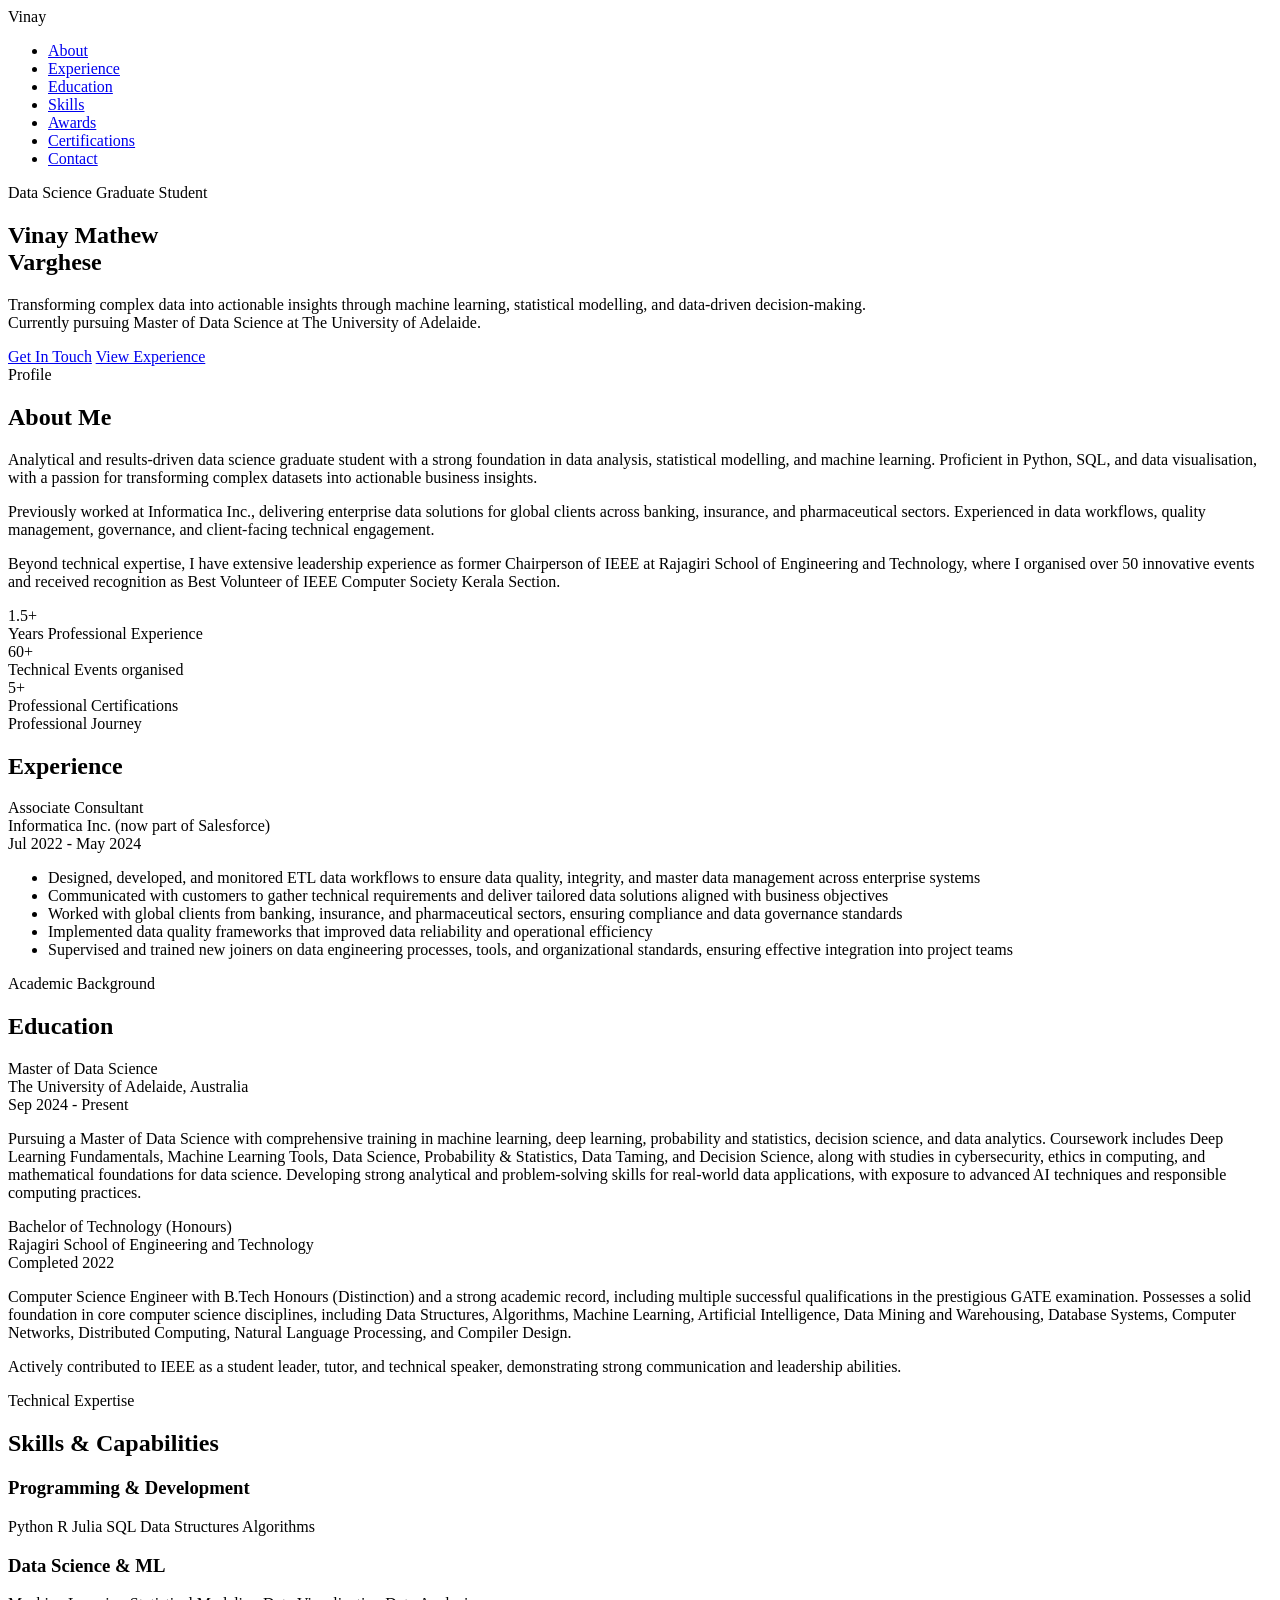
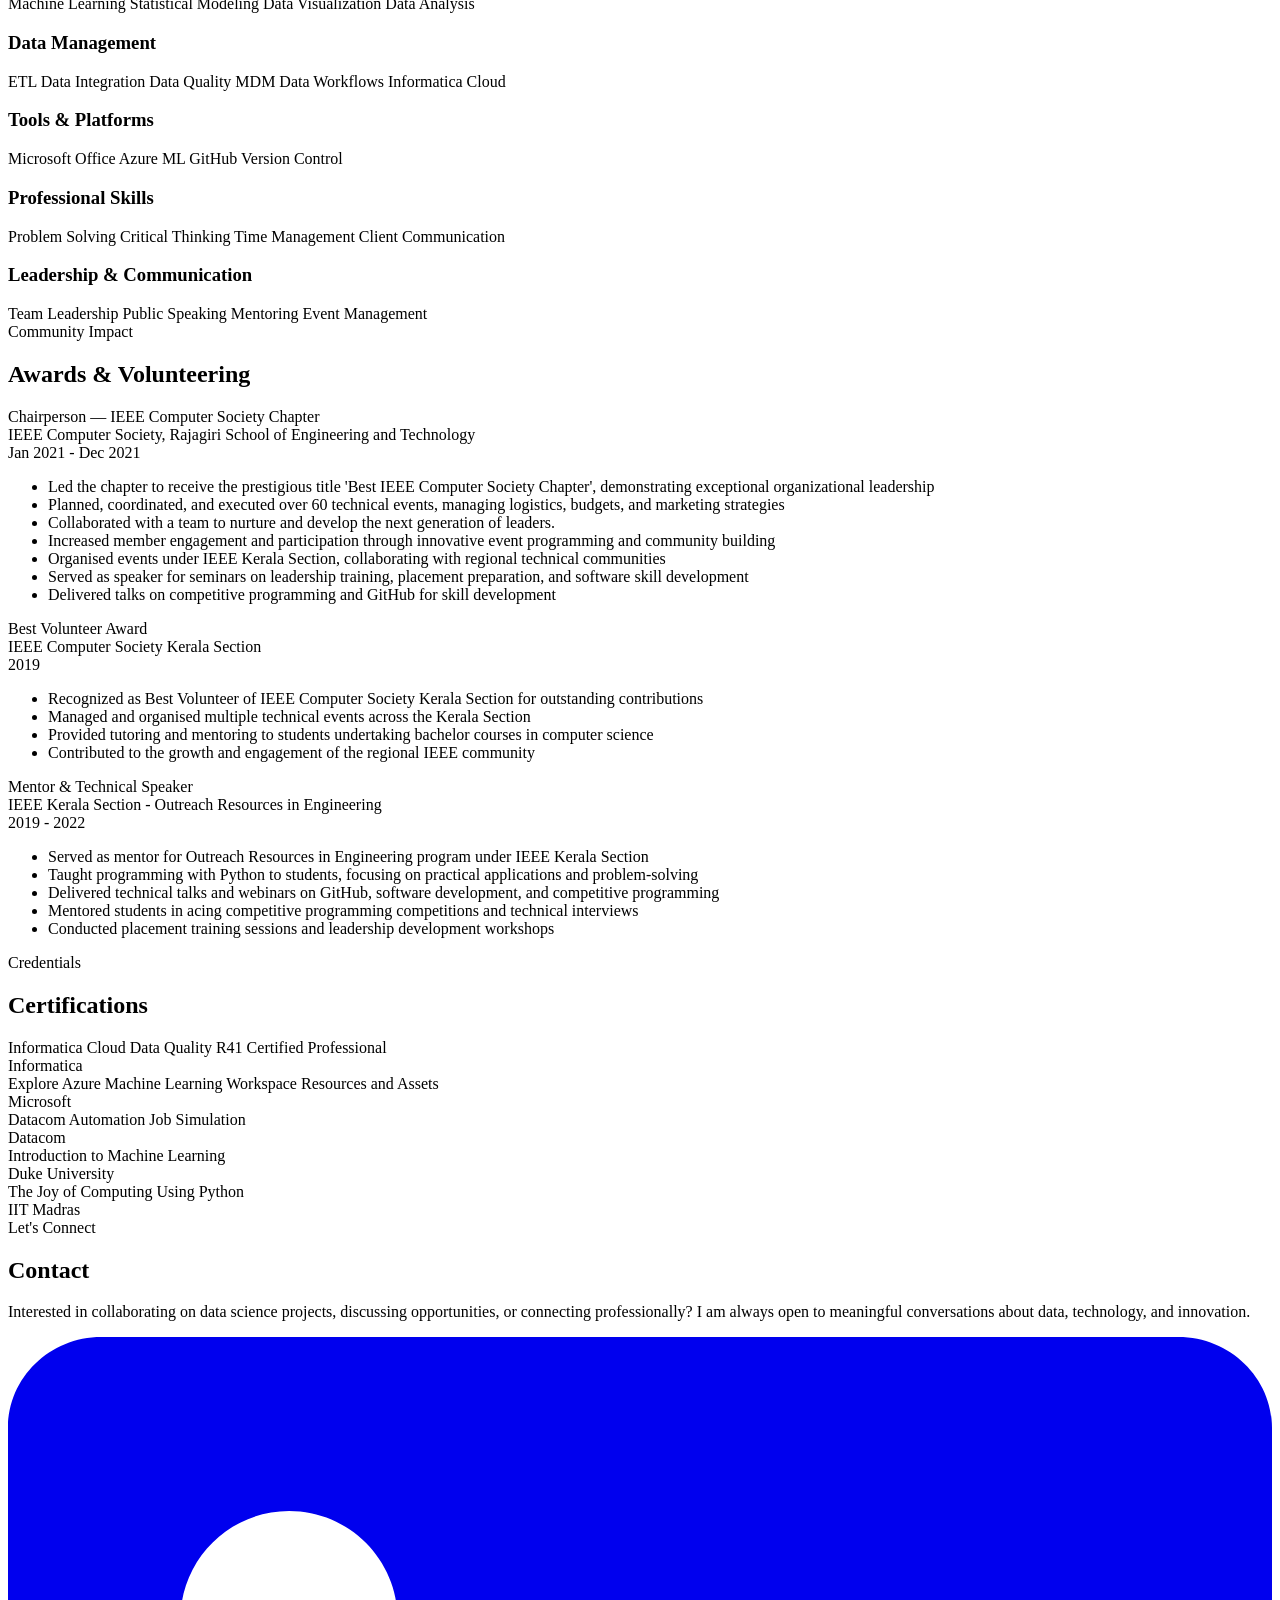
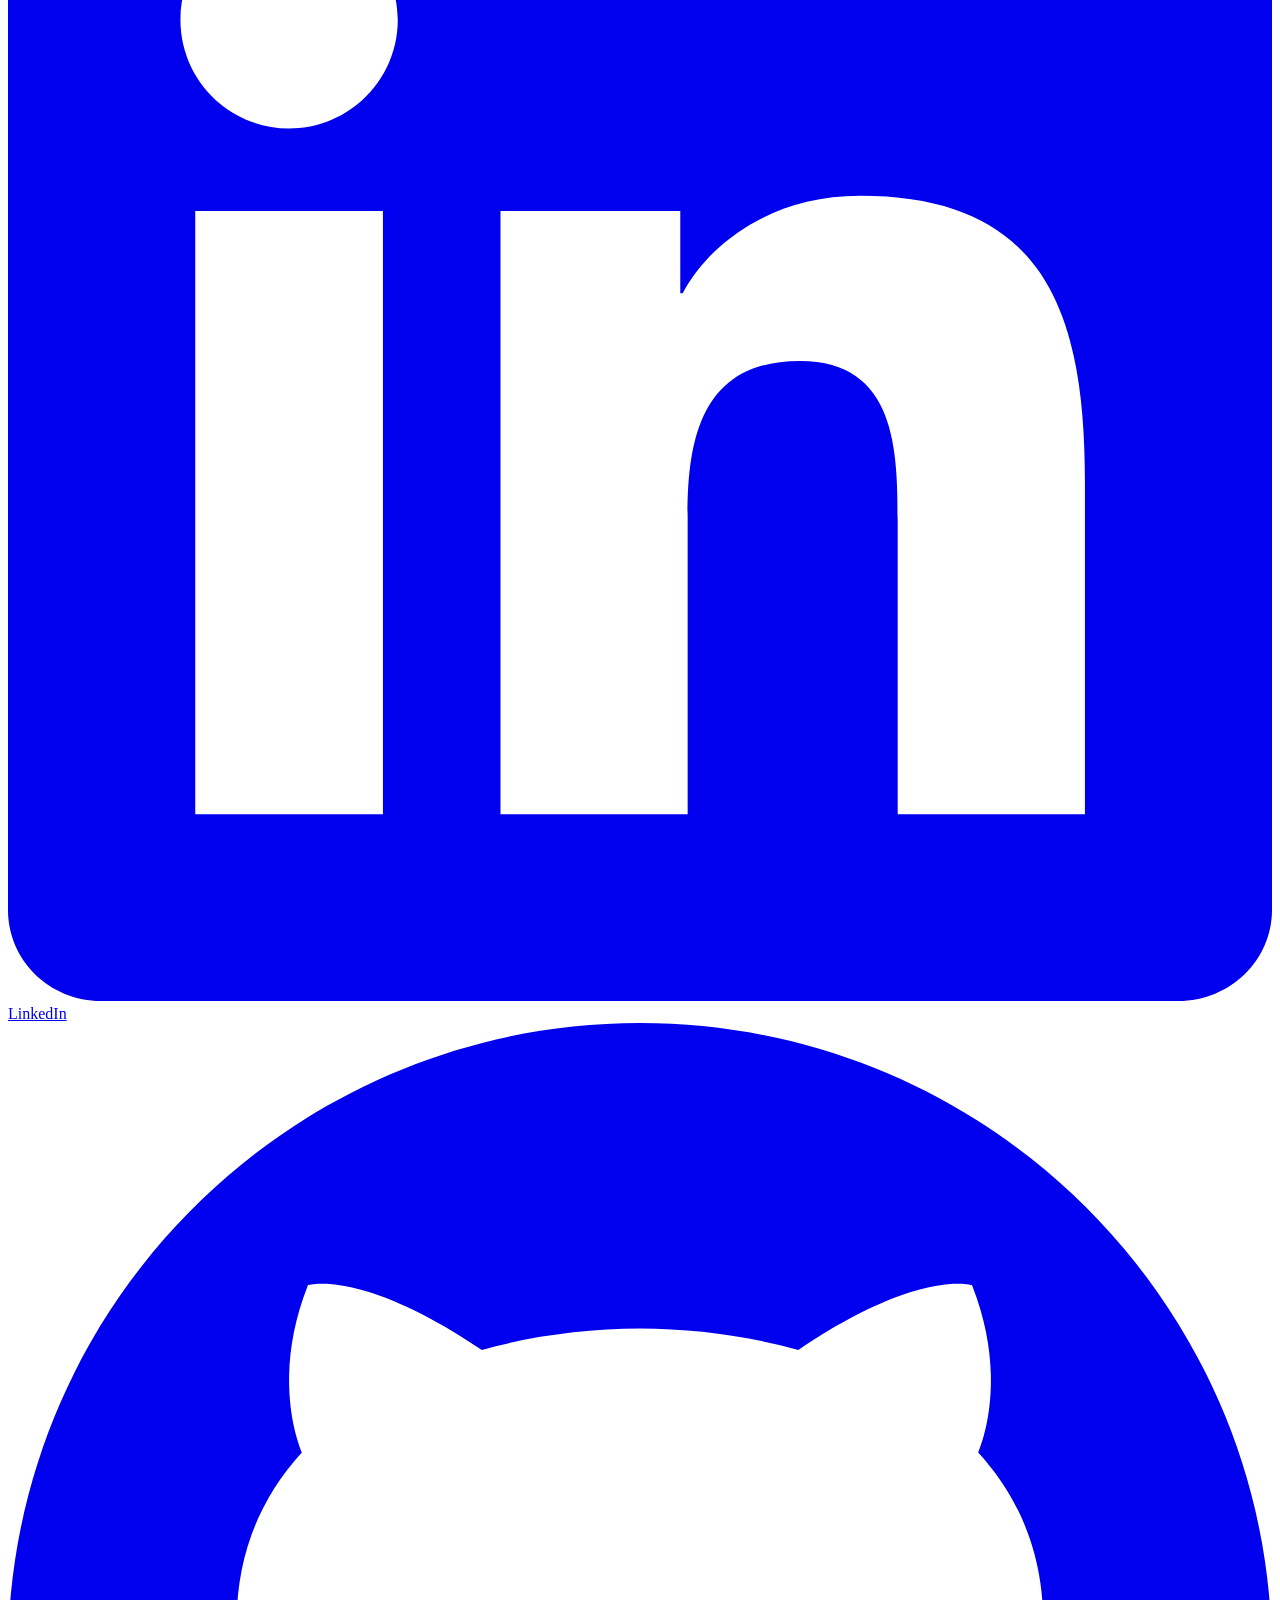
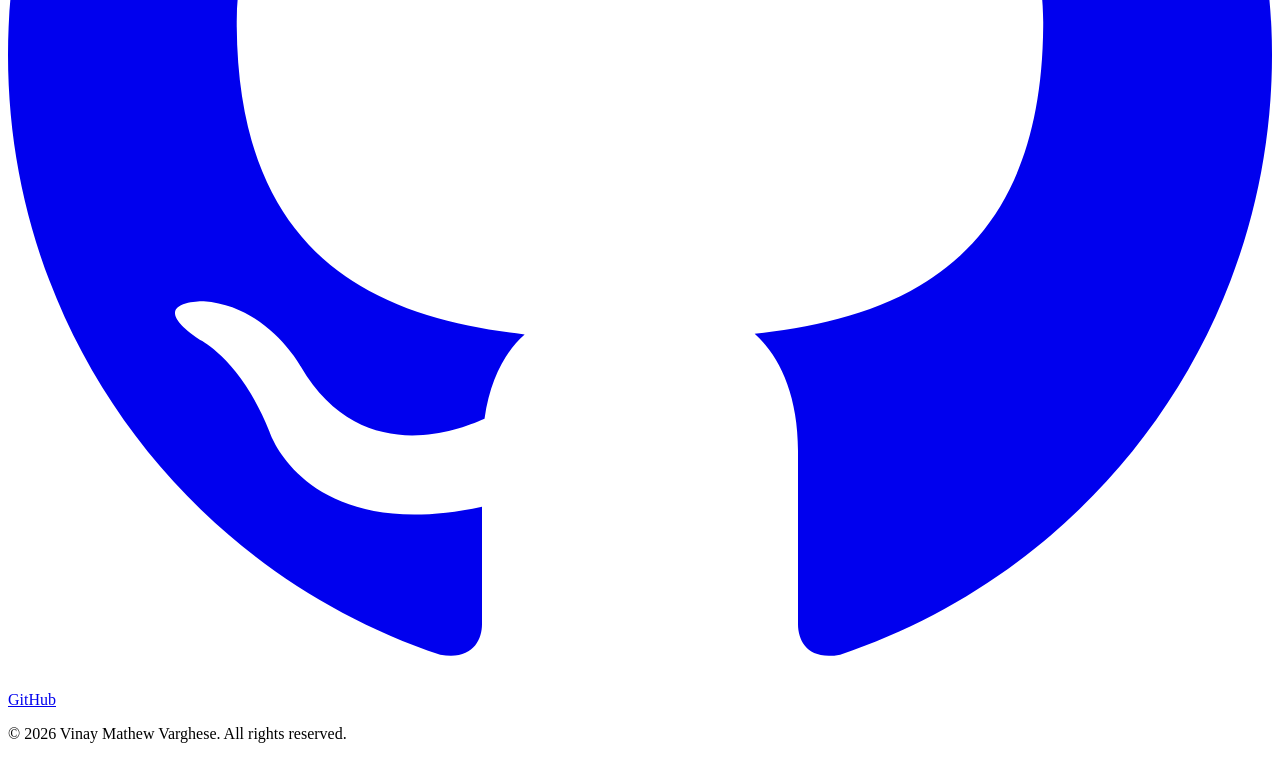
==== index.html @ fab00844 "17022026" ====
<!DOCTYPE html>
<html lang="en">
<head>
    <meta charset="UTF-8">
    <meta name="viewport" content="width=device-width, initial-scale=1.0">
    <title>Vinay Mathew Varghese | Data Science Graduate & Data Professional</title>
    <link rel="preconnect" href="https://fonts.googleapis.com">
    <link rel="preconnect" href="https://fonts.gstatic.com" crossorigin>
    <link href="https://fonts.googleapis.com/css2?family=Inconsolata:wght@400;600;700&family=Manrope:wght@300;400;500;600;700&display=swap" rel="stylesheet">
    <link rel="stylesheet" href="styles.css">
</head>
<body>
    <div class="grain-overlay"></div>

    <!-- Navigation -->
    <nav>
        <div class="container">
            <div class="logo">Vinay</div>
            <ul class="nav-links">
                <li><a href="#about">About</a></li>
                <li><a href="#experience">Experience</a></li>
                <li><a href="#education">Education</a></li>
                <li><a href="#skills">Skills</a></li>
                <li><a href="#awards">Awards</a></li>
                <li><a href="#certifications">Certifications</a></li>
                <li><a href="#contact">Contact</a></li>
            </ul>
        </div>
    </nav>

    <!-- Hero Section -->
    <section class="hero">
        <div class="container">
            <div class="hero-content">
                <div class="hero-label">Data Science Graduate Student</div>
                <h1>Vinay Mathew<br>Varghese</h1>
                <p class="hero-subtitle">Transforming complex data into actionable insights through machine learning, statistical modelling, and data-driven decision-making. <br> Currently pursuing Master of Data Science at The University of Adelaide.</p>
                <div class="cta-buttons">
                    <a href="#contact" class="btn btn-primary">Get In Touch</a>
                    <a href="#experience" class="btn btn-secondary">View Experience</a>
                </div>
            </div>
        </div>
    </section>

    <!-- About Section -->
    <section id="about">
        <div class="container">
            <div class="section-header reveal">
                <div class="section-label">Profile</div>
                <h2>About Me</h2>
            </div>
            <div class="about-content">
                <div class="about-text reveal">
                    <p>Analytical and results-driven data science graduate student with a strong foundation in data analysis, statistical modelling, and machine learning. Proficient in Python, SQL, and data visualisation, with a passion for transforming complex datasets into actionable business insights.</p>
                    <p>Previously worked at Informatica Inc., delivering enterprise data solutions for global clients across banking, insurance, and pharmaceutical sectors. Experienced in data workflows, quality management, governance, and client-facing technical engagement.</p>
                    <p>Beyond technical expertise, I have extensive leadership experience as former Chairperson of IEEE at Rajagiri School of Engineering and Technology, where I organised over 50 innovative events and received recognition as Best Volunteer of IEEE Computer Society Kerala Section.</p>
                </div>
                <div class="stats reveal">
                    <div class="stat-card">
                        <div class="stat-number">1.5+</div>
                        <div class="stat-label">Years Professional Experience</div>
                    </div>
                    <div class="stat-card">
                        <div class="stat-number">60+</div>
                        <div class="stat-label">Technical Events organised</div>
                    </div>
                    <div class="stat-card">
                        <div class="stat-number">5+</div>
                        <div class="stat-label">Professional Certifications</div>
                    </div>
                </div>
            </div>
        </div>
    </section>

    <!-- Experience Section -->
    <section id="experience">
        <div class="container">
            <div class="section-header reveal">
                <div class="section-label">Professional Journey</div>
                <h2>Experience</h2>
            </div>
            <div class="experience-grid">
                <div class="experience-card reveal">
                    <div class="experience-header">
                        <div>
                            <div class="experience-title">Associate Consultant</div>
                            <div class="experience-company">Informatica Inc. (now part of Salesforce)</div>
                        </div>
                        <div class="experience-date">Jul 2022 - May 2024</div>
                    </div>
                    <ul class="experience-points">
                        <li>Designed, developed, and monitored ETL data workflows to ensure data quality, integrity, and master data management across enterprise systems</li>
                        <li>Communicated with customers to gather technical requirements and deliver tailored data solutions aligned with business objectives</li>
                        <li>Worked with global clients from banking, insurance, and pharmaceutical sectors, ensuring compliance and data governance standards</li>
                        <li>Implemented data quality frameworks that improved data reliability and operational efficiency</li>
                        <li>Supervised and trained new joiners on data engineering processes, tools, and organizational standards, ensuring effective integration into project teams</li>
                    </ul>
                </div>
            </div>
        </div>
    </section>

    <!-- Education Section -->
    <section id="education">
        <div class="container">
            <div class="section-header reveal">
                <div class="section-label">Academic Background</div>
                <h2>Education</h2>
            </div>
            <div class="experience-grid">
                <div class="experience-card reveal">
                    <div class="experience-header">
                        <div>
                            <div class="experience-title">Master of Data Science</div>
                            <div class="experience-company">The University of Adelaide, Australia</div>
                        </div>
                        <div class="experience-date">Sep 2024 - Present</div>
                    </div>
                        <p class="experience-description">Pursuing a Master of Data Science with comprehensive training in machine learning, deep learning, probability and statistics, decision science, and data analytics. Coursework includes Deep Learning Fundamentals, Machine Learning Tools, Data Science, Probability & Statistics, Data Taming, and Decision Science, along with studies in cybersecurity, ethics in computing, and mathematical foundations for data science. Developing strong analytical and problem-solving skills for real-world data applications, with exposure to advanced AI techniques and responsible computing practices.</p>                
                    </div>

                <div class="experience-card reveal">
                    <div class="experience-header">
                        <div>
                            <div class="experience-title">Bachelor of Technology (Honours)</div>
                            <div class="experience-company">Rajagiri School of Engineering and Technology</div>
                        </div>
                        <div class="experience-date">Completed 2022</div>
                    </div>
                        <p class="experience-description">Computer Science Engineer with B.Tech Honours (Distinction) and a strong academic record, including multiple successful qualifications in the prestigious GATE examination. Possesses a solid foundation in core computer science disciplines, including Data Structures, Algorithms, Machine Learning, Artificial Intelligence, Data Mining and Warehousing, Database Systems, Computer Networks, Distributed Computing, Natural Language Processing, and Compiler Design.</p>
                        <p class="experience-description">Actively contributed to IEEE as a student leader, tutor, and technical speaker, demonstrating strong communication and leadership abilities. </p>            
                </div>
        </div>
    </section>

    <!-- Skills Section -->
    <section id="skills">
        <div class="container">
            <div class="section-header reveal">
                <div class="section-label">Technical Expertise</div>
                <h2>Skills & Capabilities</h2>
            </div>
            <div class="skills-grid">
                <div class="skill-category reveal">
                    <h3>Programming & Development</h3>
                    <div class="skill-tags">
                        <span class="skill-tag">Python</span>
                        <span class="skill-tag">R</span>
                        <span class="skill-tag">Julia</span>
                        <span class="skill-tag">SQL</span>
                        <span class="skill-tag">Data Structures</span>
                        <span class="skill-tag">Algorithms</span>
                    </div>
                </div>

                <div class="skill-category reveal">
                    <h3>Data Science & ML</h3>
                    <div class="skill-tags">
                        <span class="skill-tag">Machine Learning</span>
                        <span class="skill-tag">Statistical Modeling</span>
                        <span class="skill-tag">Data Visualization</span>
                        <span class="skill-tag">Data Analysis</span>
                    </div>
                </div>

                <div class="skill-category reveal">
                    <h3>Data Management</h3>
                    <div class="skill-tags">
                        <span class="skill-tag">ETL</span>
                        <span class="skill-tag">Data Integration</span>
                        <span class="skill-tag">Data Quality</span>
                        <span class="skill-tag">MDM</span>
                        <span class="skill-tag">Data Workflows</span>
                        <span class="skill-tag">Informatica Cloud</span>
                    </div>
                </div>

                <div class="skill-category reveal">
                    <h3>Tools & Platforms</h3>
                    <div class="skill-tags">
                        <span class="skill-tag">Microsoft Office</span>
                        <span class="skill-tag">Azure ML</span>
                        <span class="skill-tag">GitHub</span>
                        <span class="skill-tag">Version Control</span>
                    </div>
                </div>

                <div class="skill-category reveal">
                    <h3>Professional Skills</h3>
                    <div class="skill-tags">
                        <span class="skill-tag">Problem Solving</span>
                        <span class="skill-tag">Critical Thinking</span>
                        <span class="skill-tag">Time Management</span>
                        <span class="skill-tag">Client Communication</span>
                    </div>
                </div>

                <div class="skill-category reveal">
                    <h3>Leadership & Communication</h3>
                    <div class="skill-tags">
                        <span class="skill-tag">Team Leadership</span>
                        <span class="skill-tag">Public Speaking</span>
                        <span class="skill-tag">Mentoring</span>
                        <span class="skill-tag">Event Management</span>
                    </div>
                </div>
            </div>
        </div>
    </section>

    <!-- Awards & Volunteering Section -->
    <section id="awards">
        <div class="container">
            <div class="section-header reveal">
                <div class="section-label">Community Impact</div>
                <h2>Awards & Volunteering</h2>
            </div>
            <div class="experience-grid">
                <div class="experience-card reveal">
                    <div class="experience-header">
                        <div>
                            <div class="experience-title">Chairperson — IEEE Computer Society Chapter</div>
                            <div class="experience-company">IEEE Computer Society, Rajagiri School of Engineering and Technology</div>
                        </div>
                        <div class="experience-date">Jan 2021 - Dec 2021</div>
                    </div>
                    <ul class="experience-points">
                        <li>Led the chapter to receive the prestigious title 'Best IEEE Computer Society Chapter', demonstrating exceptional organizational leadership</li>
                        <li>Planned, coordinated, and executed over 60 technical events, managing logistics, budgets, and marketing strategies</li>
                        <li>Collaborated with a team to nurture and develop the next generation of leaders.</li>
                        <li>Increased member engagement and participation through innovative event programming and community building</li>
                        <li>Organised events under IEEE Kerala Section, collaborating with regional technical communities</li>
                        <li>Served as speaker for seminars on leadership training, placement preparation, and software skill development</li>
                        <li>Delivered talks on competitive programming and GitHub for skill development</li>
                    </ul>
                </div>

                <div class="experience-card reveal">
                    <div class="experience-header">
                        <div>
                            <div class="experience-title">Best Volunteer Award</div>
                            <div class="experience-company">IEEE Computer Society Kerala Section</div>
                        </div>
                        <div class="experience-date">2019</div>
                    </div>
                    <ul class="experience-points">
                        <li>Recognized as Best Volunteer of IEEE Computer Society Kerala Section for outstanding contributions</li>
                        <li>Managed and organised multiple technical events across the Kerala Section</li>
                        <li>Provided tutoring and mentoring to students undertaking bachelor courses in computer science</li>
                        <li>Contributed to the growth and engagement of the regional IEEE community</li>
                    </ul>
                </div>

                <div class="experience-card reveal">
                    <div class="experience-header">
                        <div>
                            <div class="experience-title">Mentor & Technical Speaker</div>
                            <div class="experience-company">IEEE Kerala Section - Outreach Resources in Engineering</div>
                        </div>
                        <div class="experience-date">2019 - 2022</div>
                    </div>
                    <ul class="experience-points">
                        <li>Served as mentor for Outreach Resources in Engineering program under IEEE Kerala Section</li>
                        <li>Taught programming with Python to students, focusing on practical applications and problem-solving</li>
                        <li>Delivered technical talks and webinars on GitHub, software development, and competitive programming</li>
                        <li>Mentored students in acing competitive programming competitions and technical interviews</li>
                        <li>Conducted placement training sessions and leadership development workshops</li>
                    </ul>
                </div>
            </div>
        </div>
    </section>

    <!-- Certifications Section -->
    <section id="certifications">
        <div class="container">
            <div class="section-header reveal">
                <div class="section-label">Credentials</div>
                <h2>Certifications</h2>
            </div>
            <div class="cert-grid">
                <div class="cert-card reveal">
                    <div class="cert-icon"></div>
                    <div class="cert-name">Informatica Cloud Data Quality R41 Certified Professional</div>
                    <div class="cert-issuer">Informatica</div>
                </div>

                <div class="cert-card reveal">
                    <div class="cert-icon"></div>
                    <div class="cert-name">Explore Azure Machine Learning Workspace Resources and Assets</div>
                    <div class="cert-issuer">Microsoft</div>
                </div>

                <div class="cert-card reveal">
                    <div class="cert-icon"></div>
                    <div class="cert-name">Datacom Automation Job Simulation</div>
                    <div class="cert-issuer">Datacom</div>
                </div>

                <div class="cert-card reveal">
                    <div class="cert-icon"></div>
                    <div class="cert-name">Introduction to Machine Learning</div>
                    <div class="cert-issuer">Duke University</div>
                </div>

                <div class="cert-card reveal">
                    <div class="cert-icon"></div>
                    <div class="cert-name">The Joy of Computing Using Python</div>
                    <div class="cert-issuer">IIT Madras</div>
                </div>
            </div>
        </div>
    </section>

    <!-- Contact Section -->
    <section id="contact">
        <div class="container">
            <div class="section-header reveal">
                <div class="section-label">Let's Connect</div>
                <h2>Contact</h2>
            </div>
            <div class="contact-content">
                <p class="contact-text reveal">
                    Interested in collaborating on data science projects, discussing opportunities, or connecting professionally? I am always open to meaningful conversations about data, technology, and innovation.
                </p>
                <div class="contact-links reveal">
                    <a href="https://www.linkedin.com/in/vinay-mathew-varghese/" target="_blank" class="contact-link">
                        <svg fill="currentColor" viewBox="0 0 24 24">
                            <path d="M20.447 20.452h-3.554v-5.569c0-1.328-.027-3.037-1.852-3.037-1.853 0-2.136 1.445-2.136 2.939v5.667H9.351V9h3.414v1.561h.046c.477-.9 1.637-1.85 3.37-1.85 3.601 0 4.267 2.37 4.267 5.455v6.286zM5.337 7.433c-1.144 0-2.063-.926-2.063-2.065 0-1.138.92-2.063 2.063-2.063 1.14 0 2.064.925 2.064 2.063 0 1.139-.925 2.065-2.064 2.065zm1.782 13.019H3.555V9h3.564v11.452zM22.225 0H1.771C.792 0 0 .774 0 1.729v20.542C0 23.227.792 24 1.771 24h20.451C23.2 24 24 23.227 24 22.271V1.729C24 .774 23.2 0 22.222 0h.003z"/>
                        </svg>
                        LinkedIn
                    </a>
                    <a href="https://github.com/VinayMV" target="_blank" class="contact-link">
                        <svg fill="currentColor" viewBox="0 0 24 24">
                            <path d="M12 0c-6.626 0-12 5.373-12 12 0 5.302 3.438 9.8 8.207 11.387.599.111.793-.261.793-.577v-2.234c-3.338.726-4.033-1.416-4.033-1.416-.546-1.387-1.333-1.756-1.333-1.756-1.089-.745.083-.729.083-.729 1.205.084 1.839 1.237 1.839 1.237 1.07 1.834 2.807 1.304 3.492.997.107-.775.418-1.305.762-1.604-2.665-.305-5.467-1.334-5.467-5.931 0-1.311.469-2.381 1.236-3.221-.124-.303-.535-1.524.117-3.176 0 0 1.008-.322 3.301 1.23.957-.266 1.983-.399 3.003-.404 1.02.005 2.047.138 3.006.404 2.291-1.552 3.297-1.23 3.297-1.23.653 1.653.242 2.874.118 3.176.77.84 1.235 1.911 1.235 3.221 0 4.609-2.807 5.624-5.479 5.921.43.372.823 1.102.823 2.222v3.293c0 .319.192.694.801.576 4.765-1.589 8.199-6.086 8.199-11.386 0-6.627-5.373-12-12-12z"/>
                        </svg>
                        GitHub
                    </a>
                </div>
            </div>
        </div>
    </section>

    <!-- Footer -->
    <footer>
        <div class="container">
            <p>&copy; 2026 Vinay Mathew Varghese. All rights reserved.</p>
        </div>
    </footer> 


    <script src="script.js"></script>
</body>
</html>
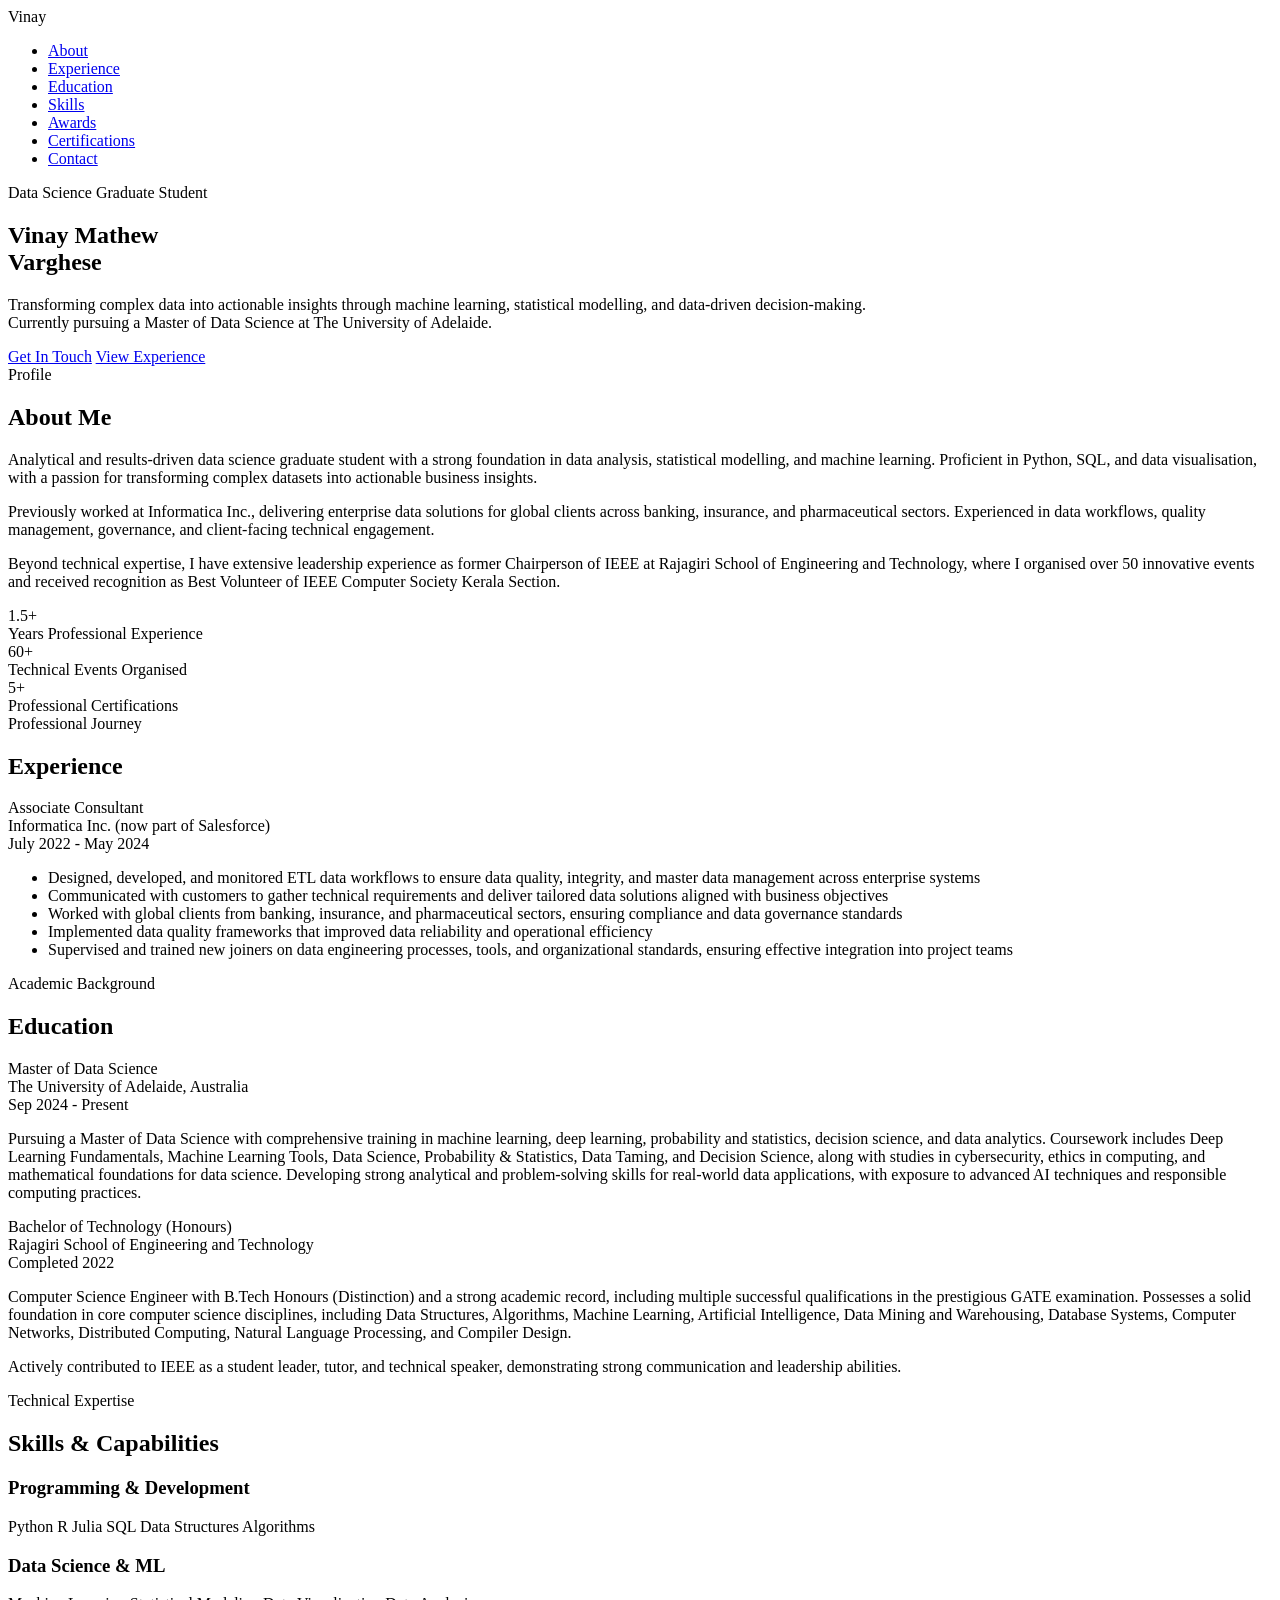
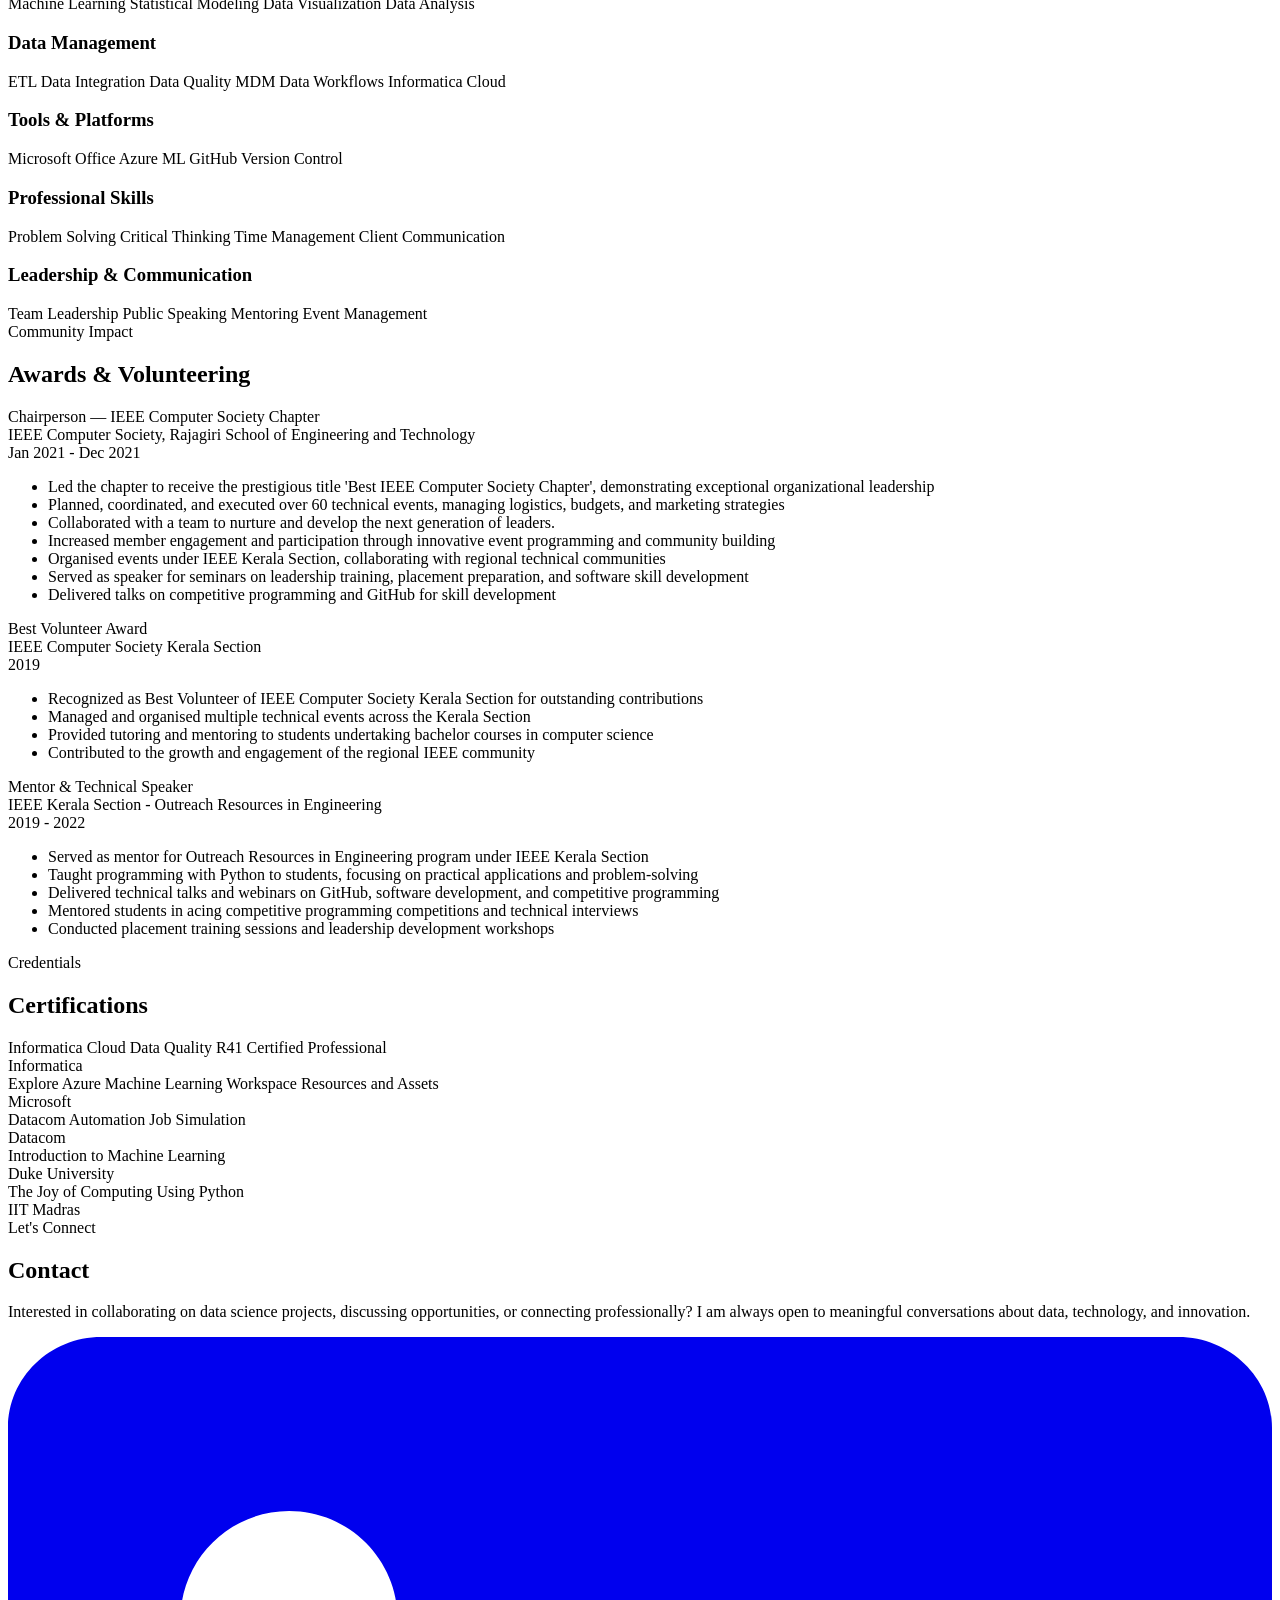
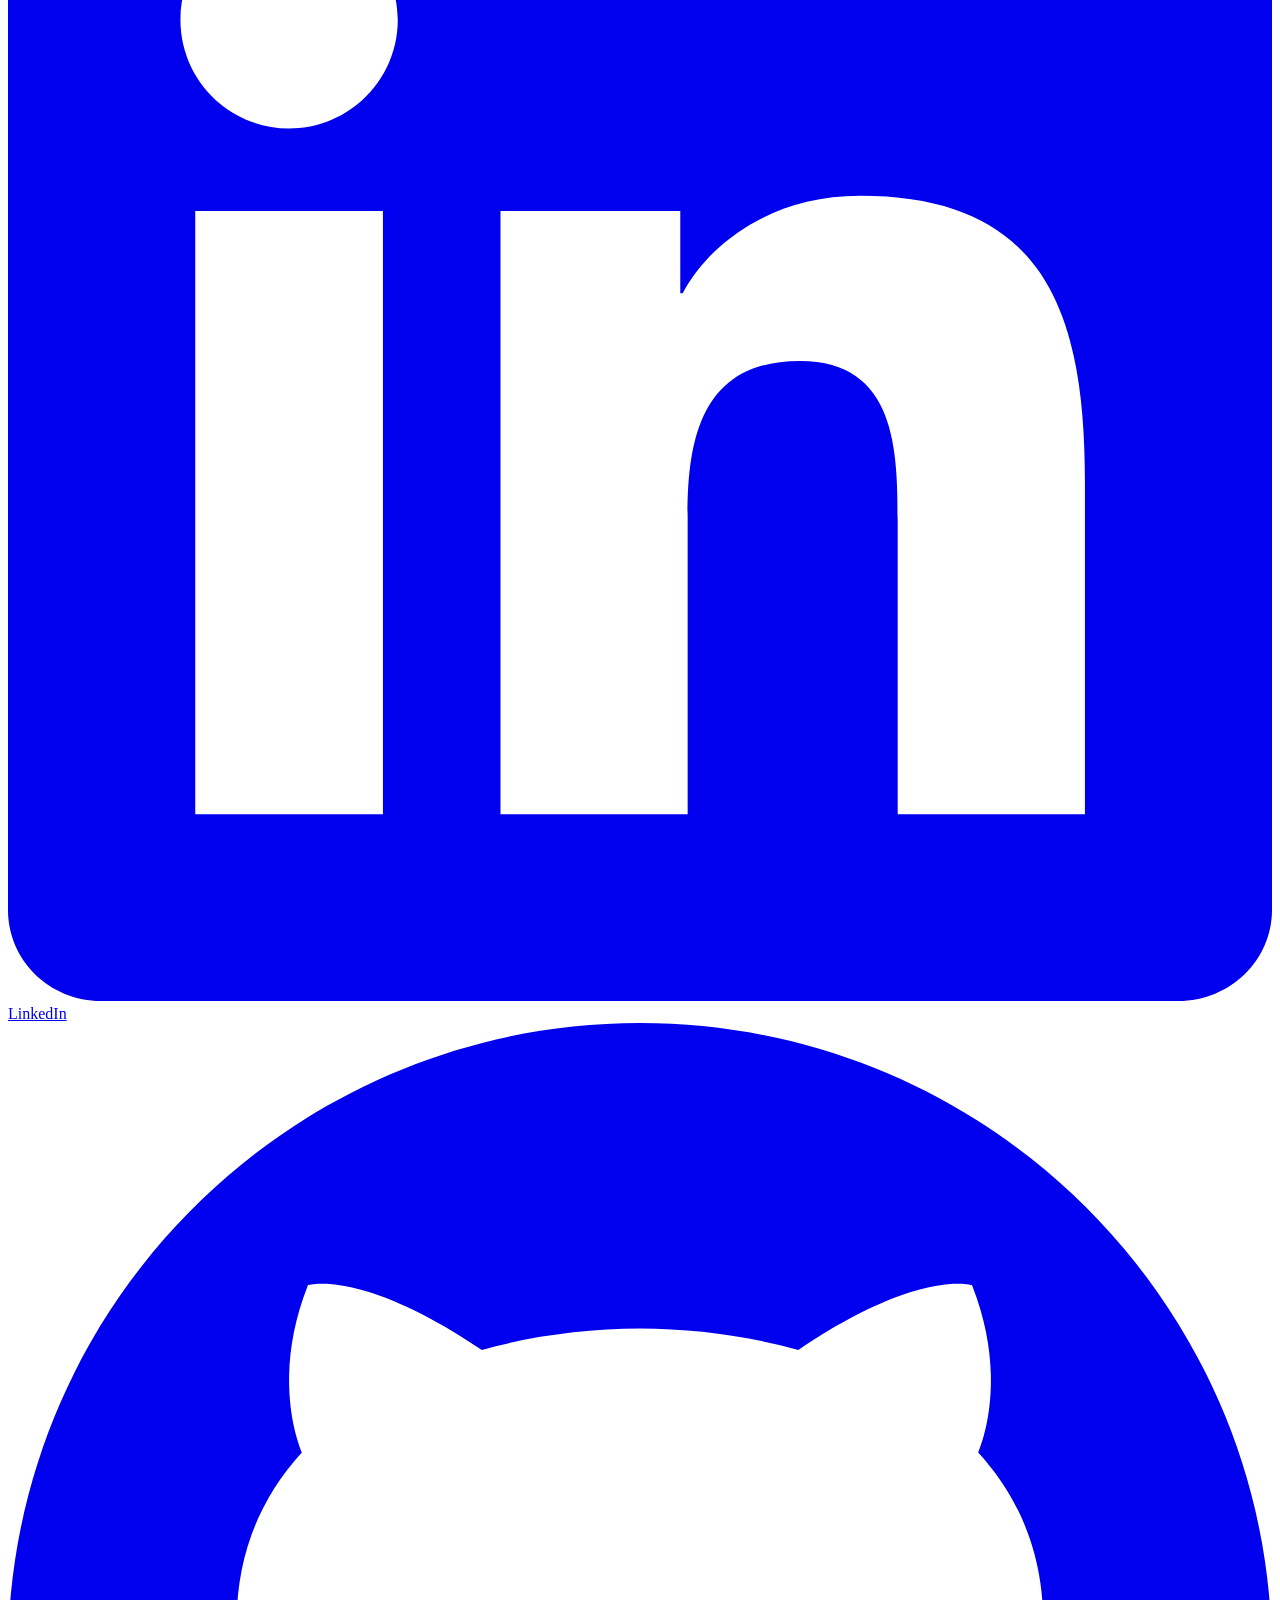
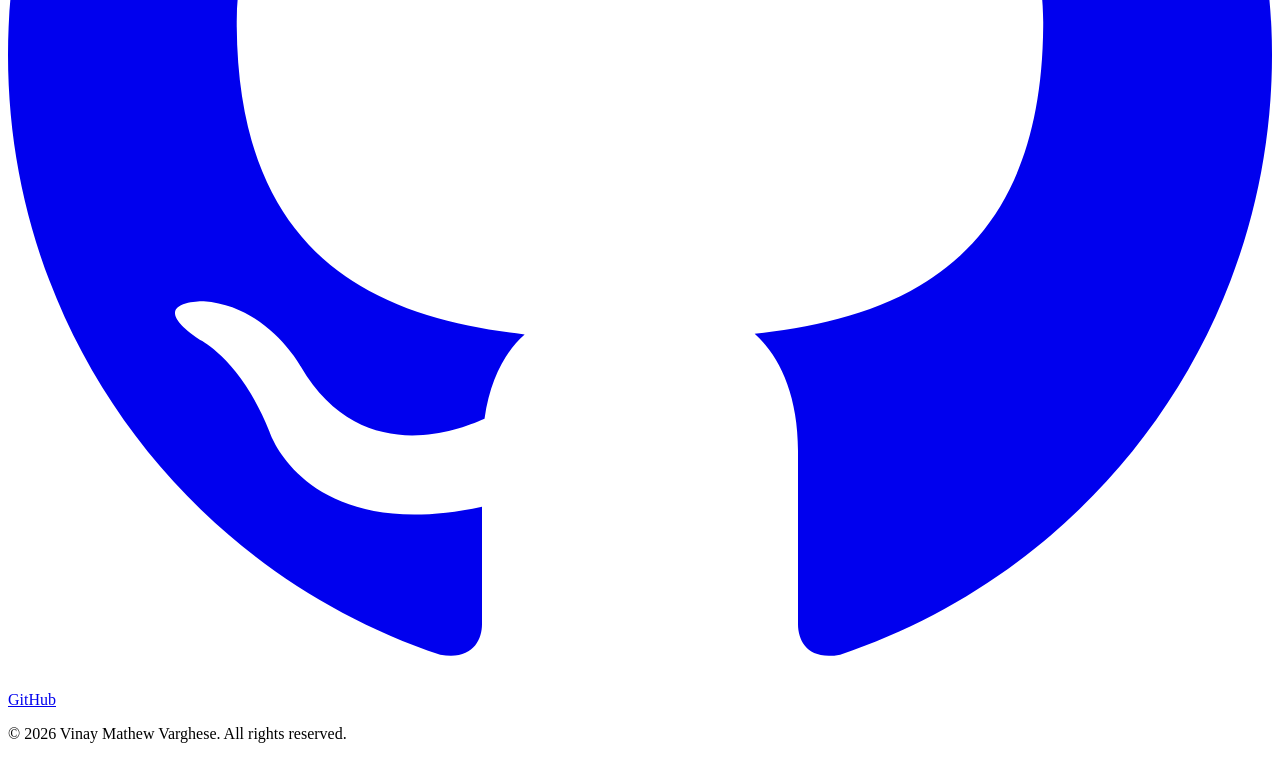
==== commit d1432294: "17022026" ====
--- a/index.html
+++ b/index.html
@@ -34,7 +34,7 @@
             <div class="hero-content">
                 <div class="hero-label">Data Science Graduate Student</div>
                 <h1>Vinay Mathew<br>Varghese</h1>
-                <p class="hero-subtitle">Transforming complex data into actionable insights through machine learning, statistical modelling, and data-driven decision-making. <br> Currently pursuing Master of Data Science at The University of Adelaide.</p>
+                <p class="hero-subtitle">Transforming complex data into actionable insights through machine learning, statistical modelling, and data-driven decision-making. <br> Currently pursuing a Master of Data Science at The University of Adelaide.</p>
                 <div class="cta-buttons">
                     <a href="#contact" class="btn btn-primary">Get In Touch</a>
                     <a href="#experience" class="btn btn-secondary">View Experience</a>
@@ -63,7 +63,7 @@
                     </div>
                     <div class="stat-card">
                         <div class="stat-number">60+</div>
-                        <div class="stat-label">Technical Events organised</div>
+                        <div class="stat-label">Technical Events Organised</div>
                     </div>
                     <div class="stat-card">
                         <div class="stat-number">5+</div>
@@ -88,7 +88,7 @@
                             <div class="experience-title">Associate Consultant</div>
                             <div class="experience-company">Informatica Inc. (now part of Salesforce)</div>
                         </div>
-                        <div class="experience-date">Jul 2022 - May 2024</div>
+                        <div class="experience-date">July 2022 - May 2024</div>
                     </div>
                     <ul class="experience-points">
                         <li>Designed, developed, and monitored ETL data workflows to ensure data quality, integrity, and master data management across enterprise systems</li>
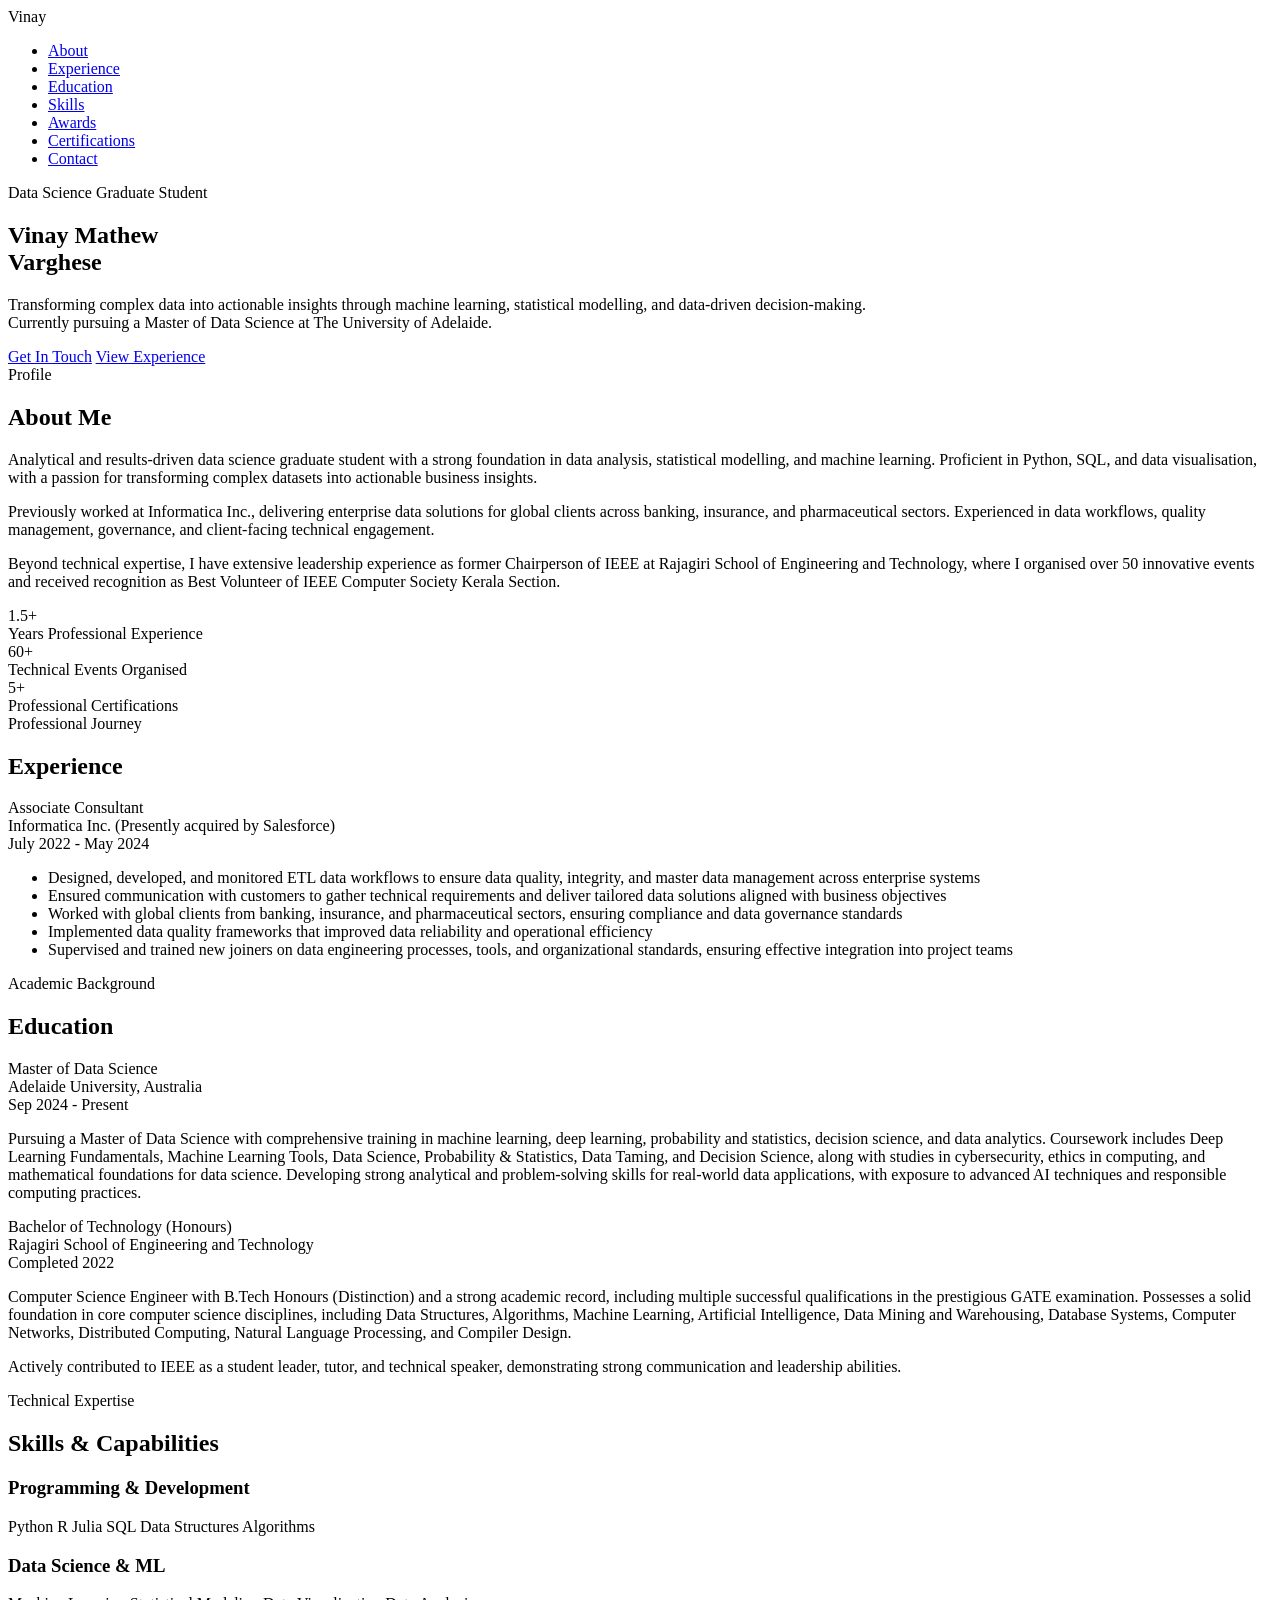
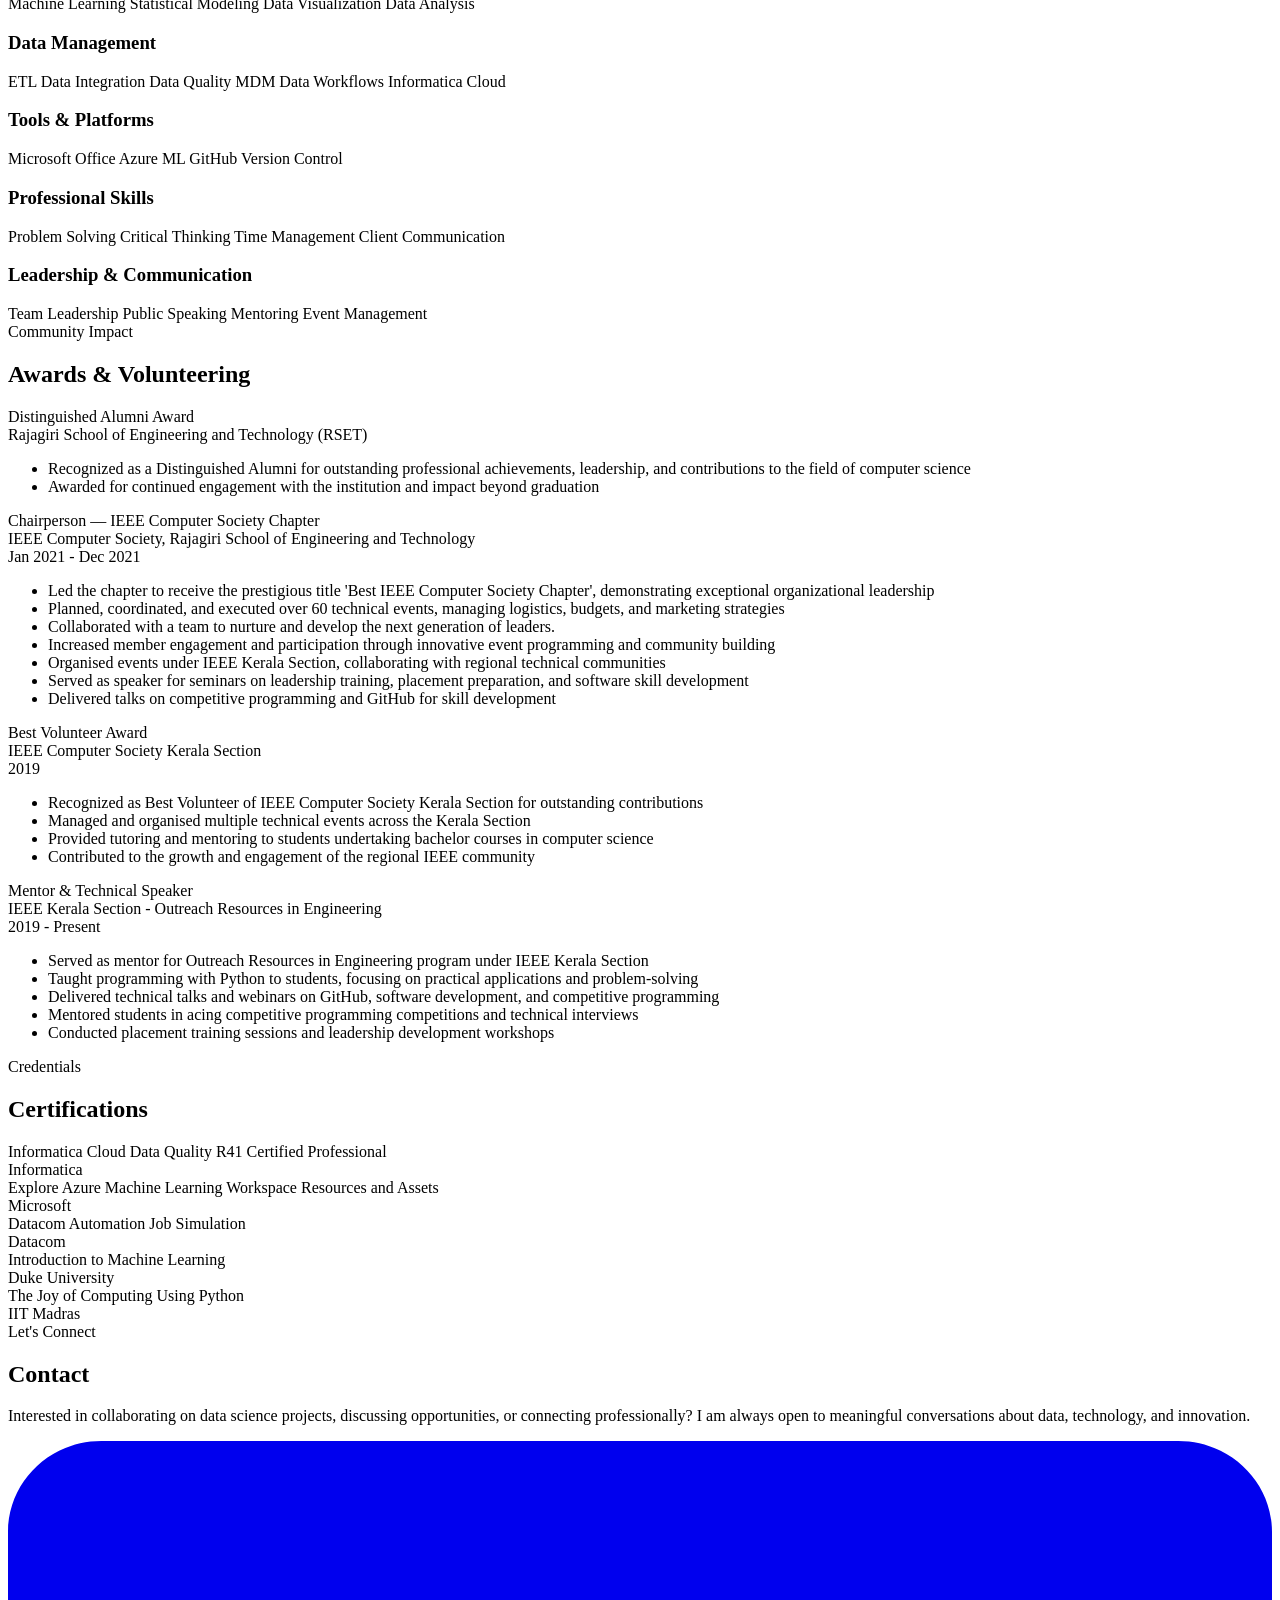
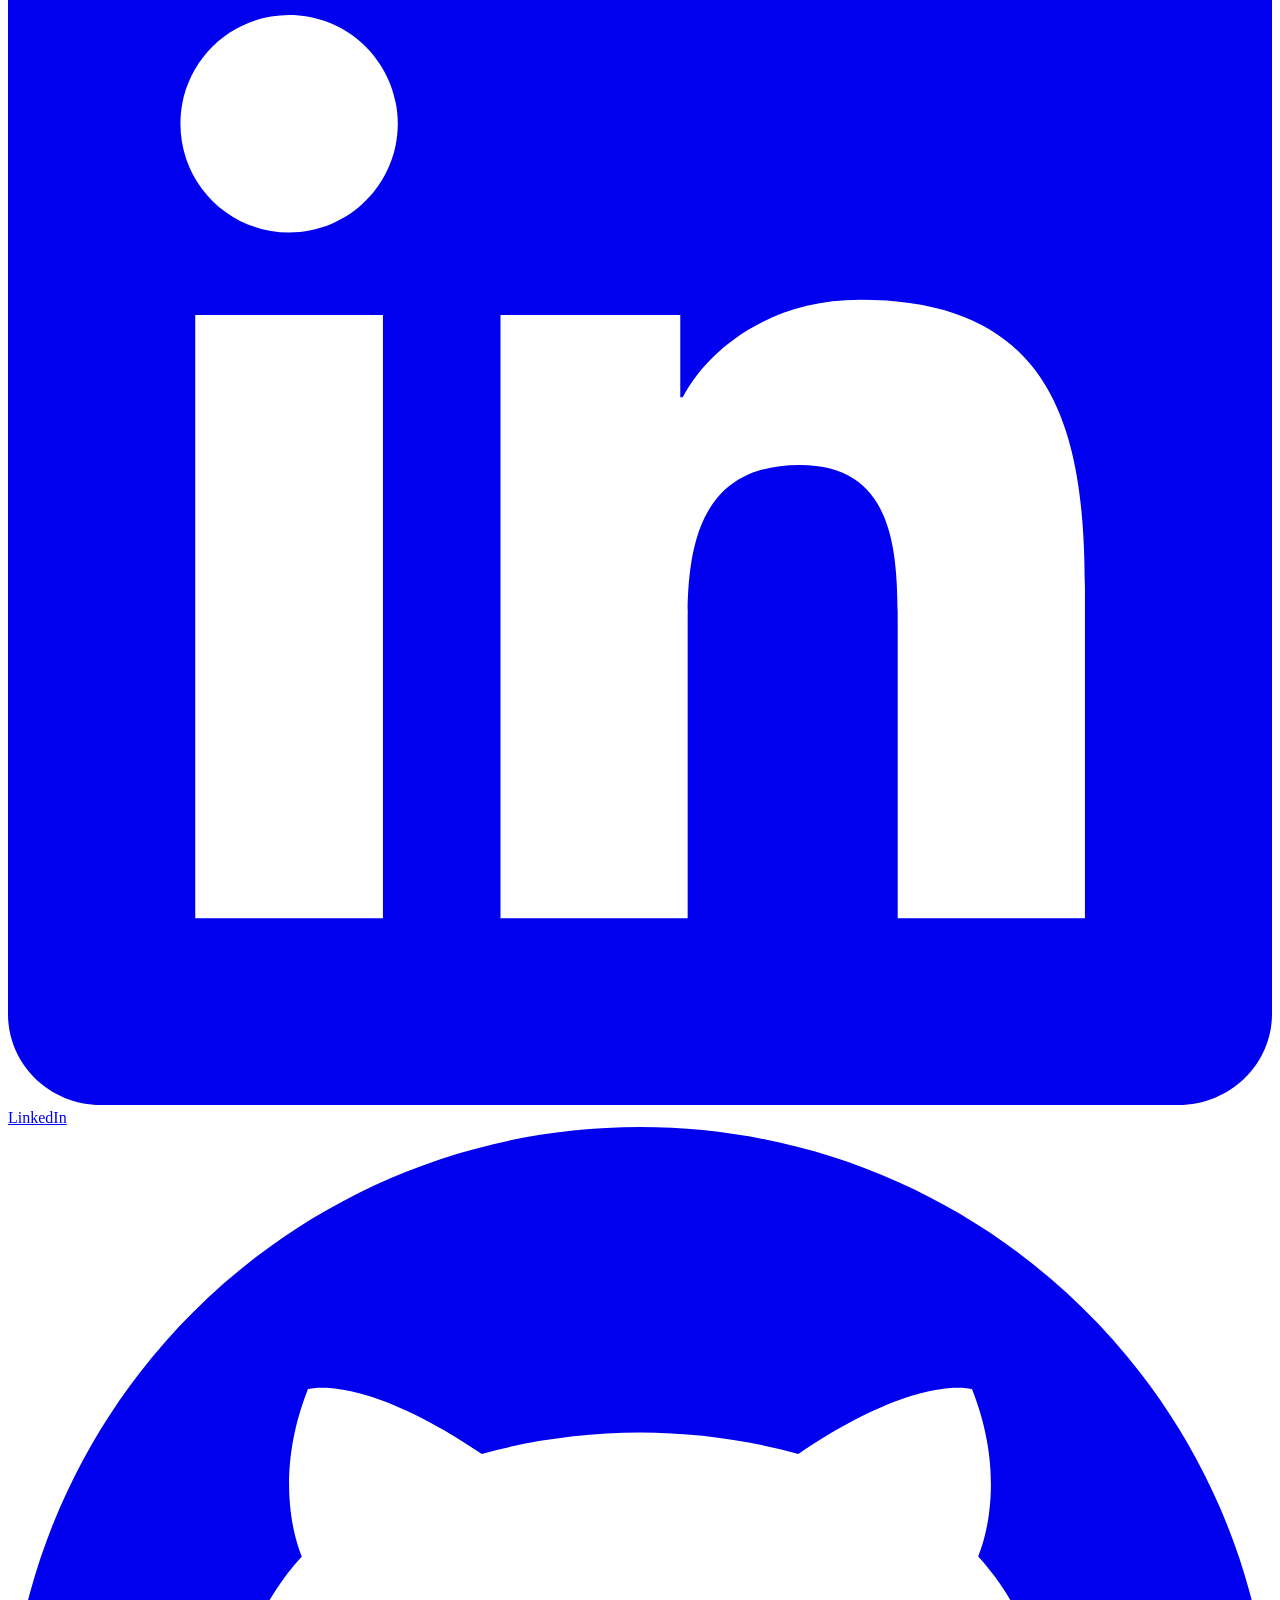
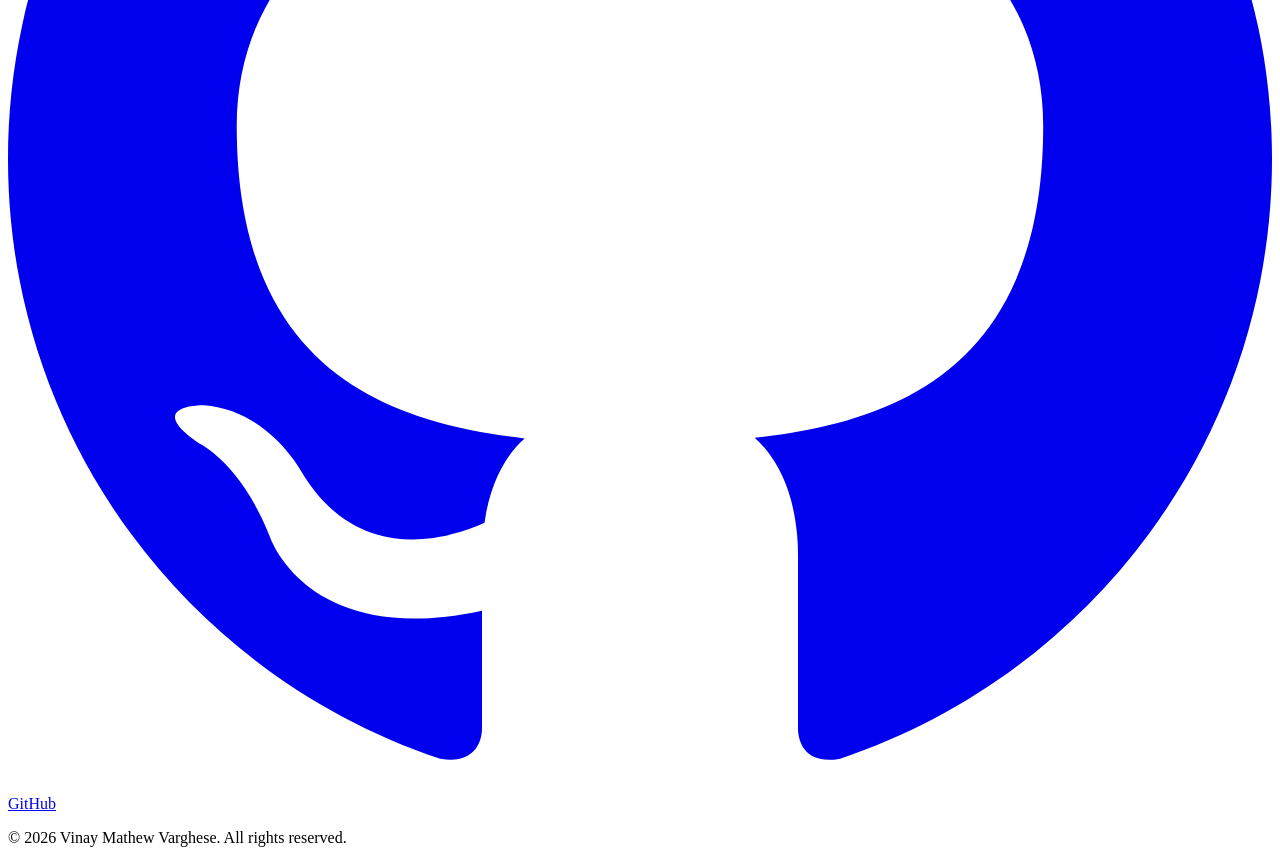
==== commit a630ceac: "Web page push 17022026" ====
--- a/index.html
+++ b/index.html
@@ -86,13 +86,13 @@
                     <div class="experience-header">
                         <div>
                             <div class="experience-title">Associate Consultant</div>
-                            <div class="experience-company">Informatica Inc. (now part of Salesforce)</div>
+                            <div class="experience-company">Informatica Inc. (Presently acquired by Salesforce)</div>
                         </div>
                         <div class="experience-date">July 2022 - May 2024</div>
                     </div>
                     <ul class="experience-points">
                         <li>Designed, developed, and monitored ETL data workflows to ensure data quality, integrity, and master data management across enterprise systems</li>
-                        <li>Communicated with customers to gather technical requirements and deliver tailored data solutions aligned with business objectives</li>
+                        <li>Ensured communication with customers to gather technical requirements and deliver tailored data solutions aligned with business objectives</li>
                         <li>Worked with global clients from banking, insurance, and pharmaceutical sectors, ensuring compliance and data governance standards</li>
                         <li>Implemented data quality frameworks that improved data reliability and operational efficiency</li>
                         <li>Supervised and trained new joiners on data engineering processes, tools, and organizational standards, ensuring effective integration into project teams</li>
@@ -114,7 +114,7 @@
                     <div class="experience-header">
                         <div>
                             <div class="experience-title">Master of Data Science</div>
-                            <div class="experience-company">The University of Adelaide, Australia</div>
+                            <div class="experience-company">Adelaide University, Australia</div>
                         </div>
                         <div class="experience-date">Sep 2024 - Present</div>
                     </div>
@@ -217,7 +217,23 @@
                 <div class="section-label">Community Impact</div>
                 <h2>Awards & Volunteering</h2>
             </div>
+            
             <div class="experience-grid">
+                <div class="experience-card reveal">
+                    <div class="experience-header">
+                        <div>
+                            <div class="experience-title">Distinguished Alumni Award</div>
+                            <div class="experience-company">
+                                Rajagiri School of Engineering and Technology (RSET)
+                            </div>
+                        </div>
+                        <!-- <div class="experience-date">2018 - 2022</div> -->
+                    </div>
+                    <ul class="experience-points">
+                        <li>Recognized as a Distinguished Alumni for outstanding professional achievements, leadership, and contributions to the field of computer science</li>
+                        <li>Awarded for continued engagement with the institution and impact beyond graduation</li>
+                    </ul>
+                </div>
                 <div class="experience-card reveal">
                     <div class="experience-header">
                         <div>
@@ -259,7 +275,7 @@
                             <div class="experience-title">Mentor & Technical Speaker</div>
                             <div class="experience-company">IEEE Kerala Section - Outreach Resources in Engineering</div>
                         </div>
-                        <div class="experience-date">2019 - 2022</div>
+                        <div class="experience-date">2019 - Present</div>
                     </div>
                     <ul class="experience-points">
                         <li>Served as mentor for Outreach Resources in Engineering program under IEEE Kerala Section</li>
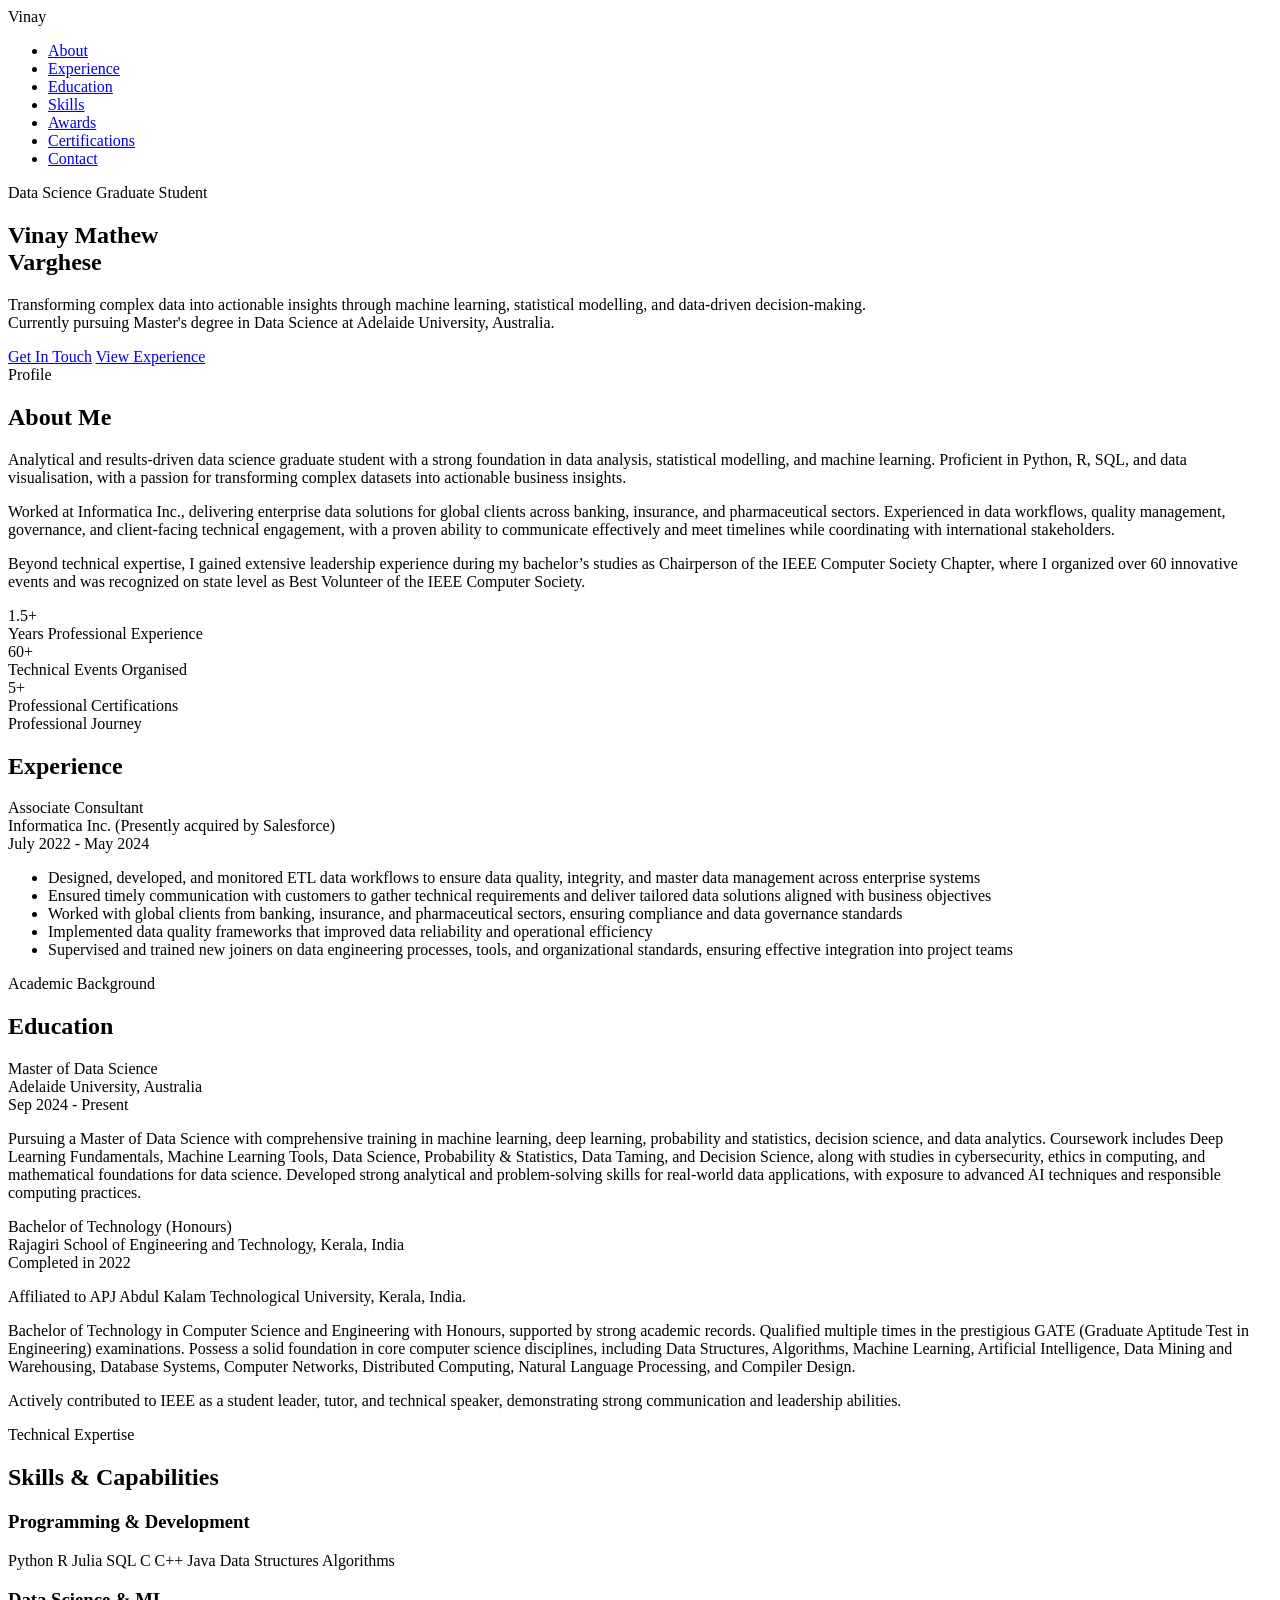
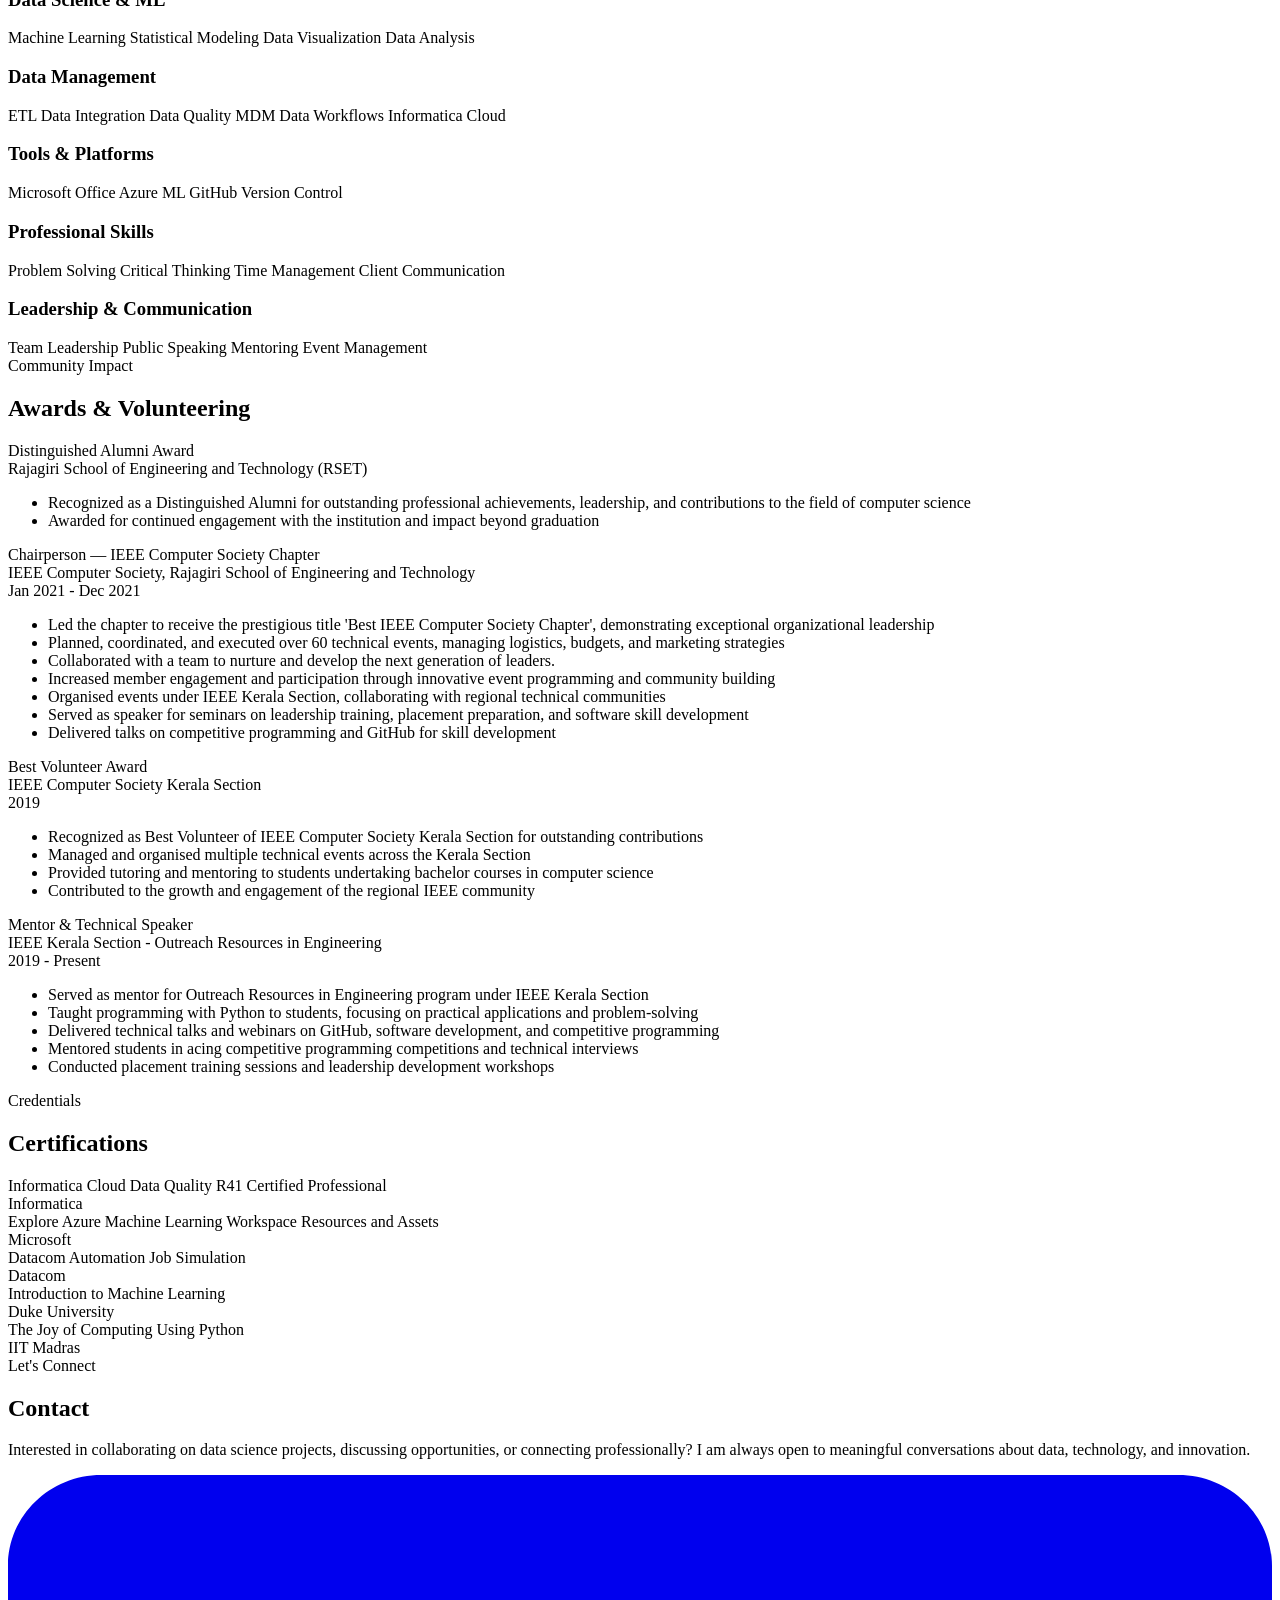
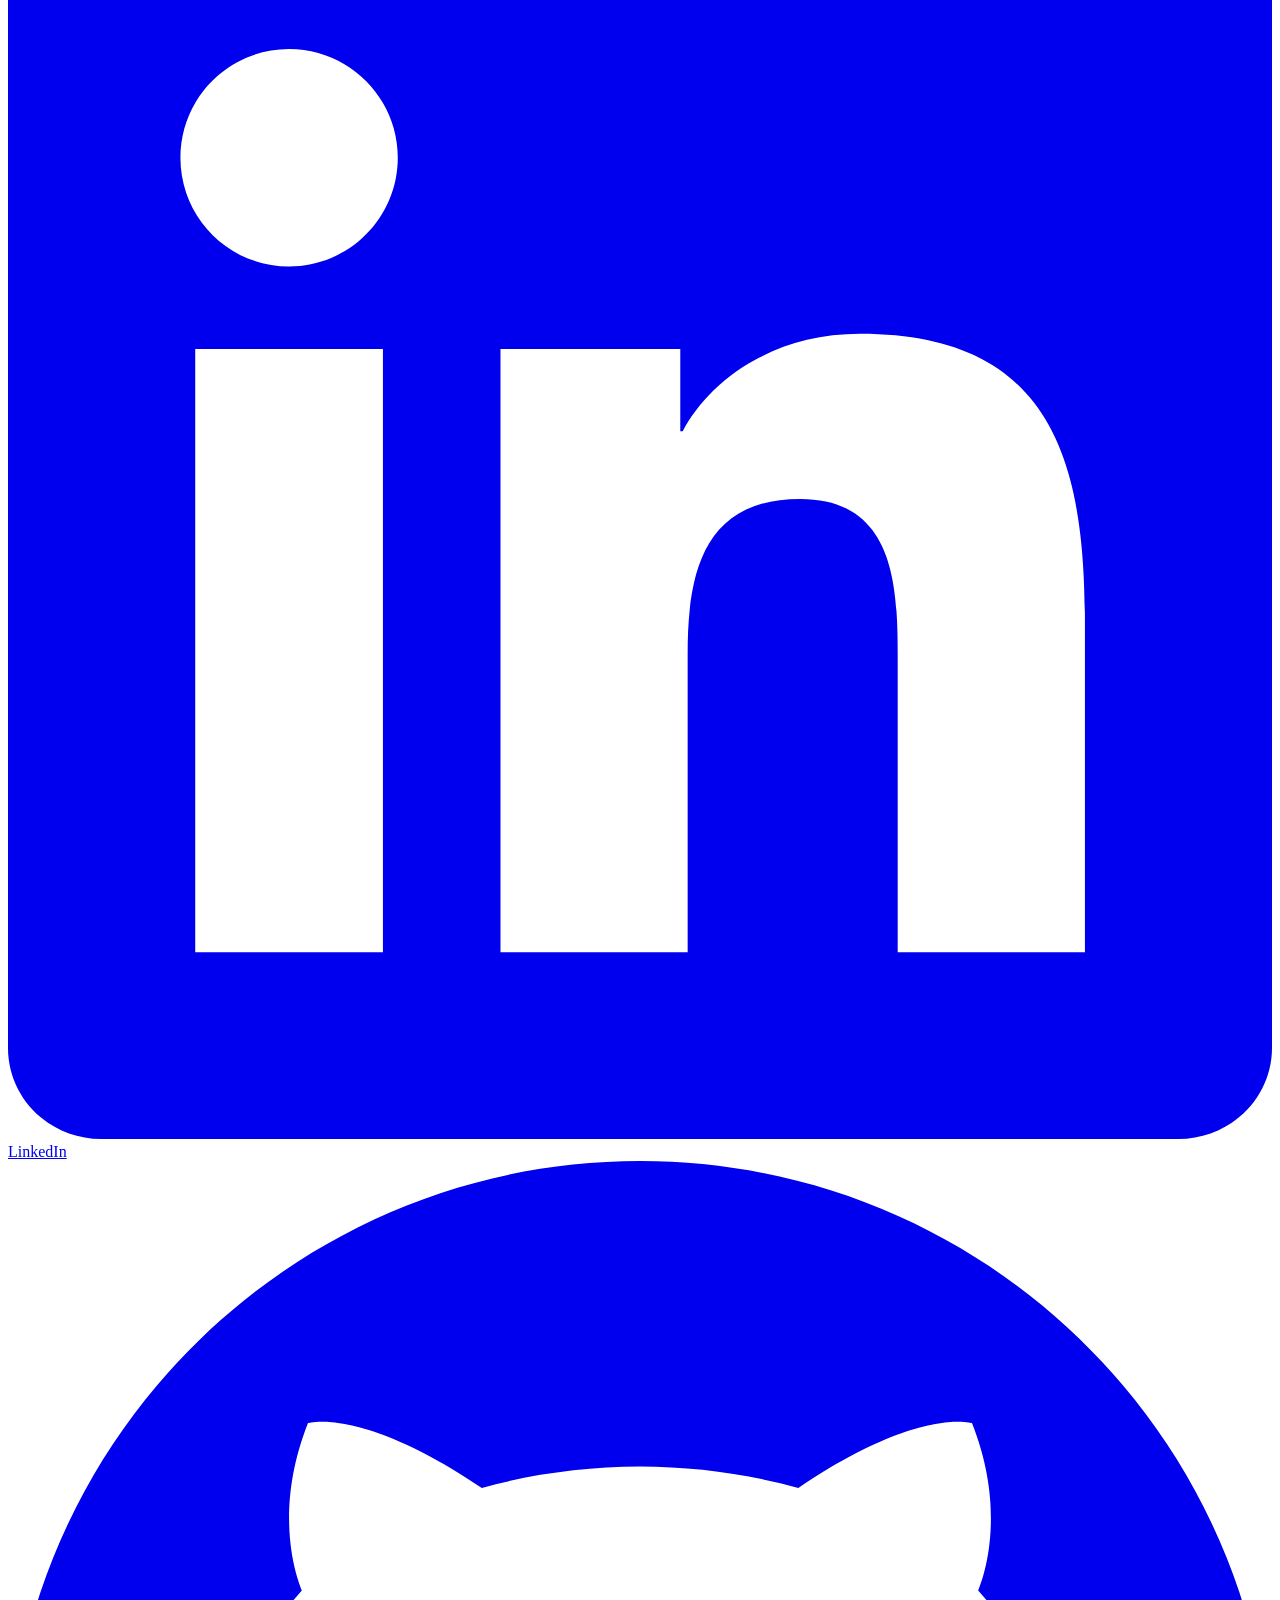
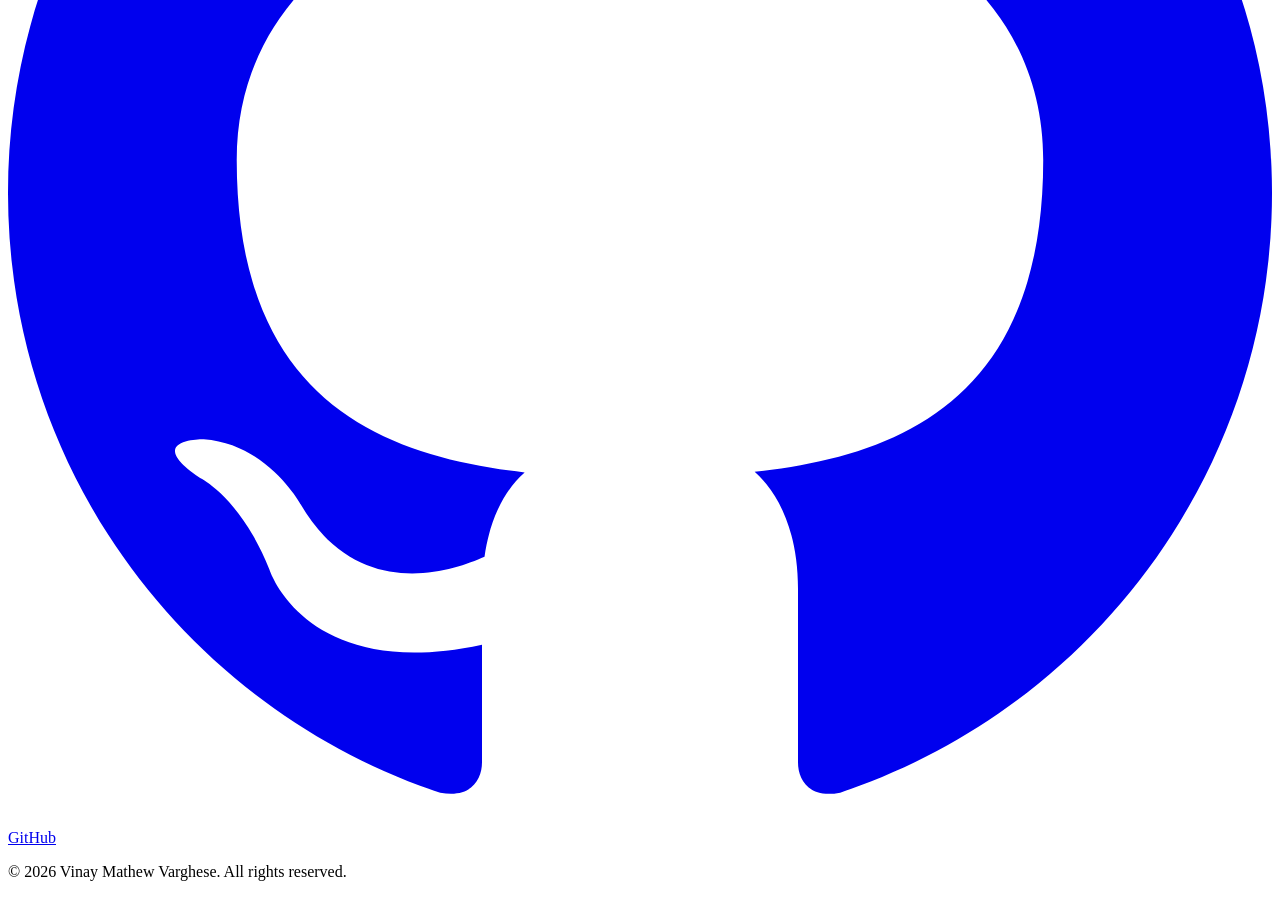
==== commit 1acc6ecc: "17022026" ====
--- a/index.html
+++ b/index.html
@@ -34,7 +34,7 @@
             <div class="hero-content">
                 <div class="hero-label">Data Science Graduate Student</div>
                 <h1>Vinay Mathew<br>Varghese</h1>
-                <p class="hero-subtitle">Transforming complex data into actionable insights through machine learning, statistical modelling, and data-driven decision-making. <br> Currently pursuing a Master of Data Science at The University of Adelaide.</p>
+                <p class="hero-subtitle">Transforming complex data into actionable insights through machine learning, statistical modelling, and data-driven decision-making. <br> Currently pursuing Master's degree in Data Science at Adelaide University, Australia.</p>
                 <div class="cta-buttons">
                     <a href="#contact" class="btn btn-primary">Get In Touch</a>
                     <a href="#experience" class="btn btn-secondary">View Experience</a>
@@ -52,9 +52,9 @@
             </div>
             <div class="about-content">
                 <div class="about-text reveal">
-                    <p>Analytical and results-driven data science graduate student with a strong foundation in data analysis, statistical modelling, and machine learning. Proficient in Python, SQL, and data visualisation, with a passion for transforming complex datasets into actionable business insights.</p>
-                    <p>Previously worked at Informatica Inc., delivering enterprise data solutions for global clients across banking, insurance, and pharmaceutical sectors. Experienced in data workflows, quality management, governance, and client-facing technical engagement.</p>
-                    <p>Beyond technical expertise, I have extensive leadership experience as former Chairperson of IEEE at Rajagiri School of Engineering and Technology, where I organised over 50 innovative events and received recognition as Best Volunteer of IEEE Computer Society Kerala Section.</p>
+                    <p>Analytical and results-driven data science graduate student with a strong foundation in data analysis, statistical modelling, and machine learning. Proficient in Python, R, SQL, and data visualisation, with a passion for transforming complex datasets into actionable business insights.</p>
+                    <p>Worked at Informatica Inc., delivering enterprise data solutions for global clients across banking, insurance, and pharmaceutical sectors. Experienced in data workflows, quality management, governance, and client-facing technical engagement, with a proven ability to communicate effectively and meet timelines while coordinating with international stakeholders.</p>
+                    <p>Beyond technical expertise, I gained extensive leadership experience during my bachelor’s studies as Chairperson of the IEEE Computer Society Chapter, where I organized over 60 innovative events and was recognized on state level as Best Volunteer of the IEEE Computer Society.</p>
                 </div>
                 <div class="stats reveal">
                     <div class="stat-card">
@@ -92,7 +92,7 @@
                     </div>
                     <ul class="experience-points">
                         <li>Designed, developed, and monitored ETL data workflows to ensure data quality, integrity, and master data management across enterprise systems</li>
-                        <li>Ensured communication with customers to gather technical requirements and deliver tailored data solutions aligned with business objectives</li>
+                        <li>Ensured timely communication with customers to gather technical requirements and deliver tailored data solutions aligned with business objectives</li>
                         <li>Worked with global clients from banking, insurance, and pharmaceutical sectors, ensuring compliance and data governance standards</li>
                         <li>Implemented data quality frameworks that improved data reliability and operational efficiency</li>
                         <li>Supervised and trained new joiners on data engineering processes, tools, and organizational standards, ensuring effective integration into project teams</li>
@@ -118,18 +118,19 @@
                         </div>
                         <div class="experience-date">Sep 2024 - Present</div>
                     </div>
-                        <p class="experience-description">Pursuing a Master of Data Science with comprehensive training in machine learning, deep learning, probability and statistics, decision science, and data analytics. Coursework includes Deep Learning Fundamentals, Machine Learning Tools, Data Science, Probability & Statistics, Data Taming, and Decision Science, along with studies in cybersecurity, ethics in computing, and mathematical foundations for data science. Developing strong analytical and problem-solving skills for real-world data applications, with exposure to advanced AI techniques and responsible computing practices.</p>                
+                        <p class="experience-description">Pursuing a Master of Data Science with comprehensive training in machine learning, deep learning, probability and statistics, decision science, and data analytics. Coursework includes Deep Learning Fundamentals, Machine Learning Tools, Data Science, Probability & Statistics, Data Taming, and Decision Science, along with studies in cybersecurity, ethics in computing, and mathematical foundations for data science. Developed strong analytical and problem-solving skills for real-world data applications, with exposure to advanced AI techniques and responsible computing practices.</p>                
                     </div>
 
                 <div class="experience-card reveal">
                     <div class="experience-header">
                         <div>
                             <div class="experience-title">Bachelor of Technology (Honours)</div>
-                            <div class="experience-company">Rajagiri School of Engineering and Technology</div>
-                        </div>
-                        <div class="experience-date">Completed 2022</div>
-                    </div>
-                        <p class="experience-description">Computer Science Engineer with B.Tech Honours (Distinction) and a strong academic record, including multiple successful qualifications in the prestigious GATE examination. Possesses a solid foundation in core computer science disciplines, including Data Structures, Algorithms, Machine Learning, Artificial Intelligence, Data Mining and Warehousing, Database Systems, Computer Networks, Distributed Computing, Natural Language Processing, and Compiler Design.</p>
+                            <div class="experience-company">Rajagiri School of Engineering and Technology, Kerala, India</div>
+                        </div>
+                        <div class="experience-date">Completed in 2022</div>
+                    </div>
+                        <p class="experience-description">Affiliated to APJ Abdul Kalam Technological University, Kerala, India.</p>
+                        <p class="experience-description">Bachelor of Technology in Computer Science and Engineering with Honours, supported by strong academic records. Qualified multiple times in the prestigious GATE (Graduate Aptitude Test in Engineering) examinations. Possess a solid foundation in core computer science disciplines, including Data Structures, Algorithms, Machine Learning, Artificial Intelligence, Data Mining and Warehousing, Database Systems, Computer Networks, Distributed Computing, Natural Language Processing, and Compiler Design.</p>
                         <p class="experience-description">Actively contributed to IEEE as a student leader, tutor, and technical speaker, demonstrating strong communication and leadership abilities. </p>            
                 </div>
         </div>
@@ -150,6 +151,9 @@
                         <span class="skill-tag">R</span>
                         <span class="skill-tag">Julia</span>
                         <span class="skill-tag">SQL</span>
+                        <span class="skill-tag">C</span>
+                        <span class="skill-tag">C++</span>
+                        <span class="skill-tag">Java</span>
                         <span class="skill-tag">Data Structures</span>
                         <span class="skill-tag">Algorithms</span>
                     </div>
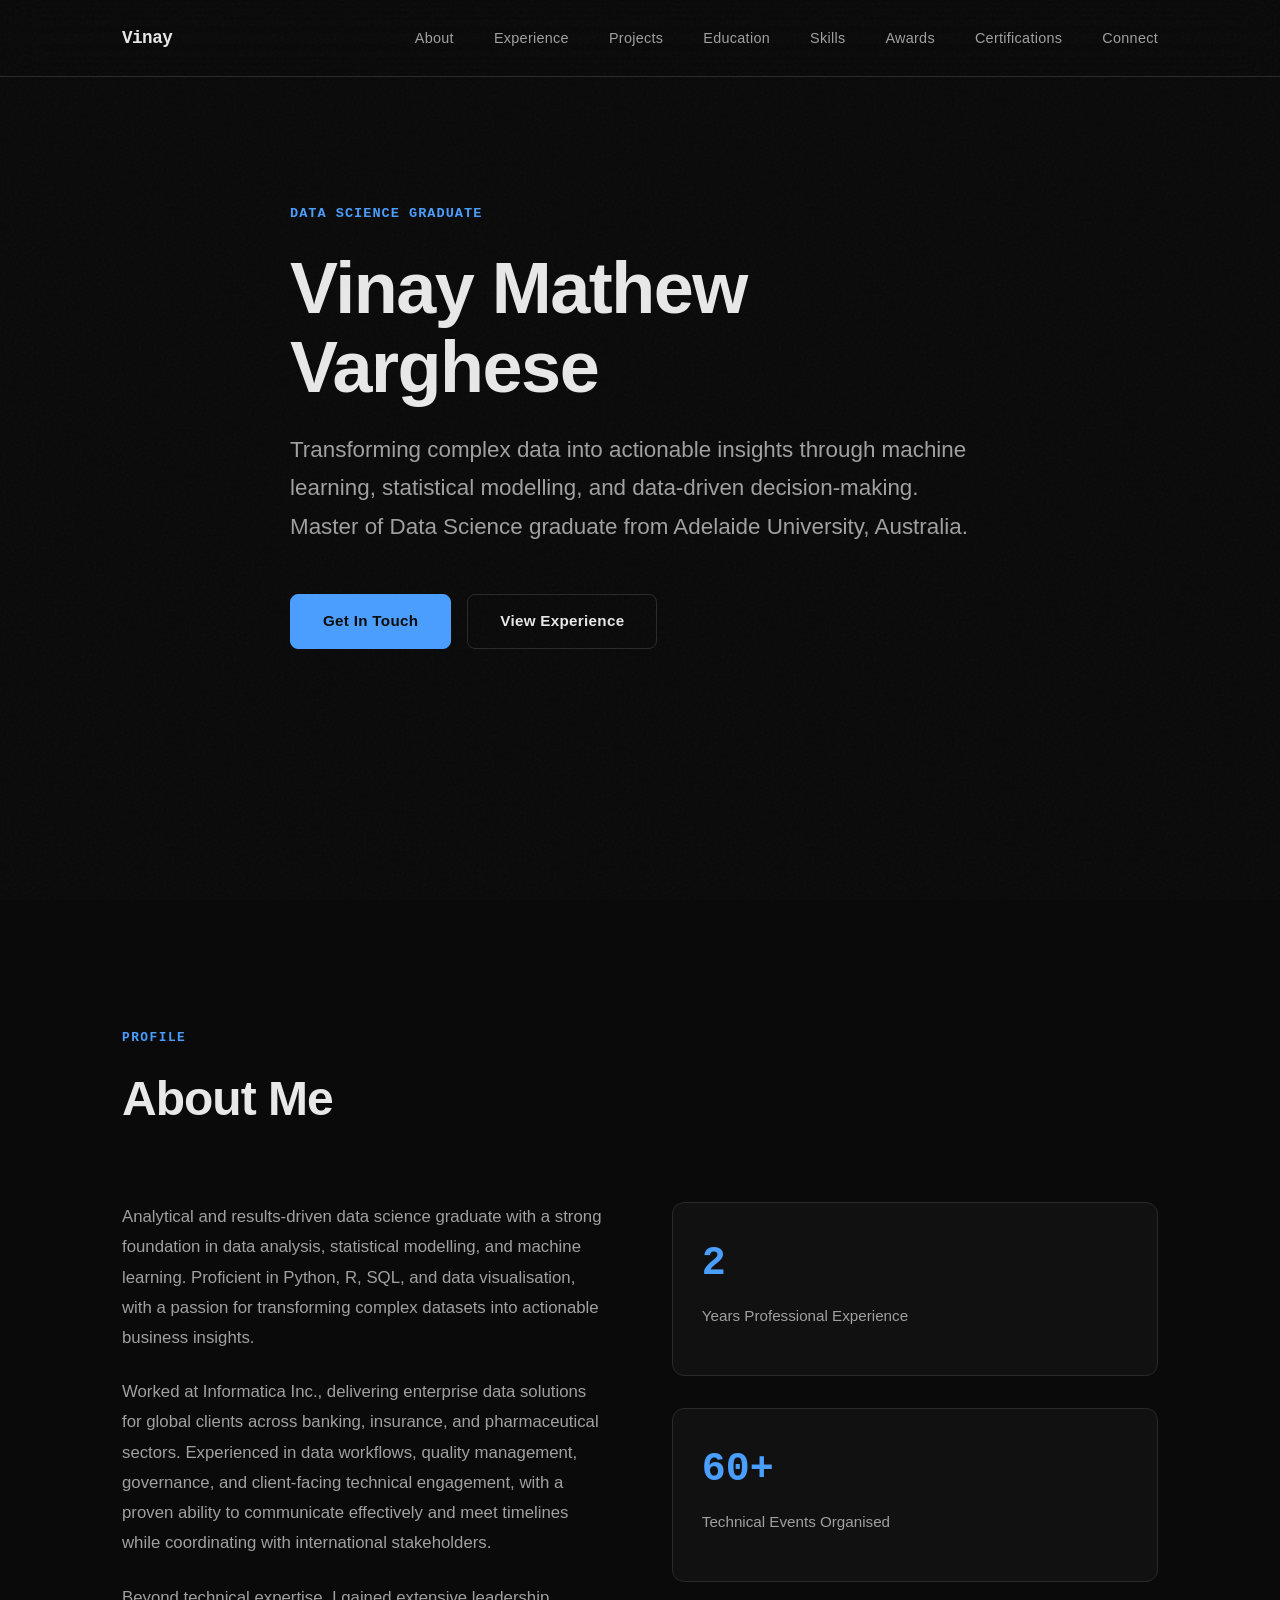
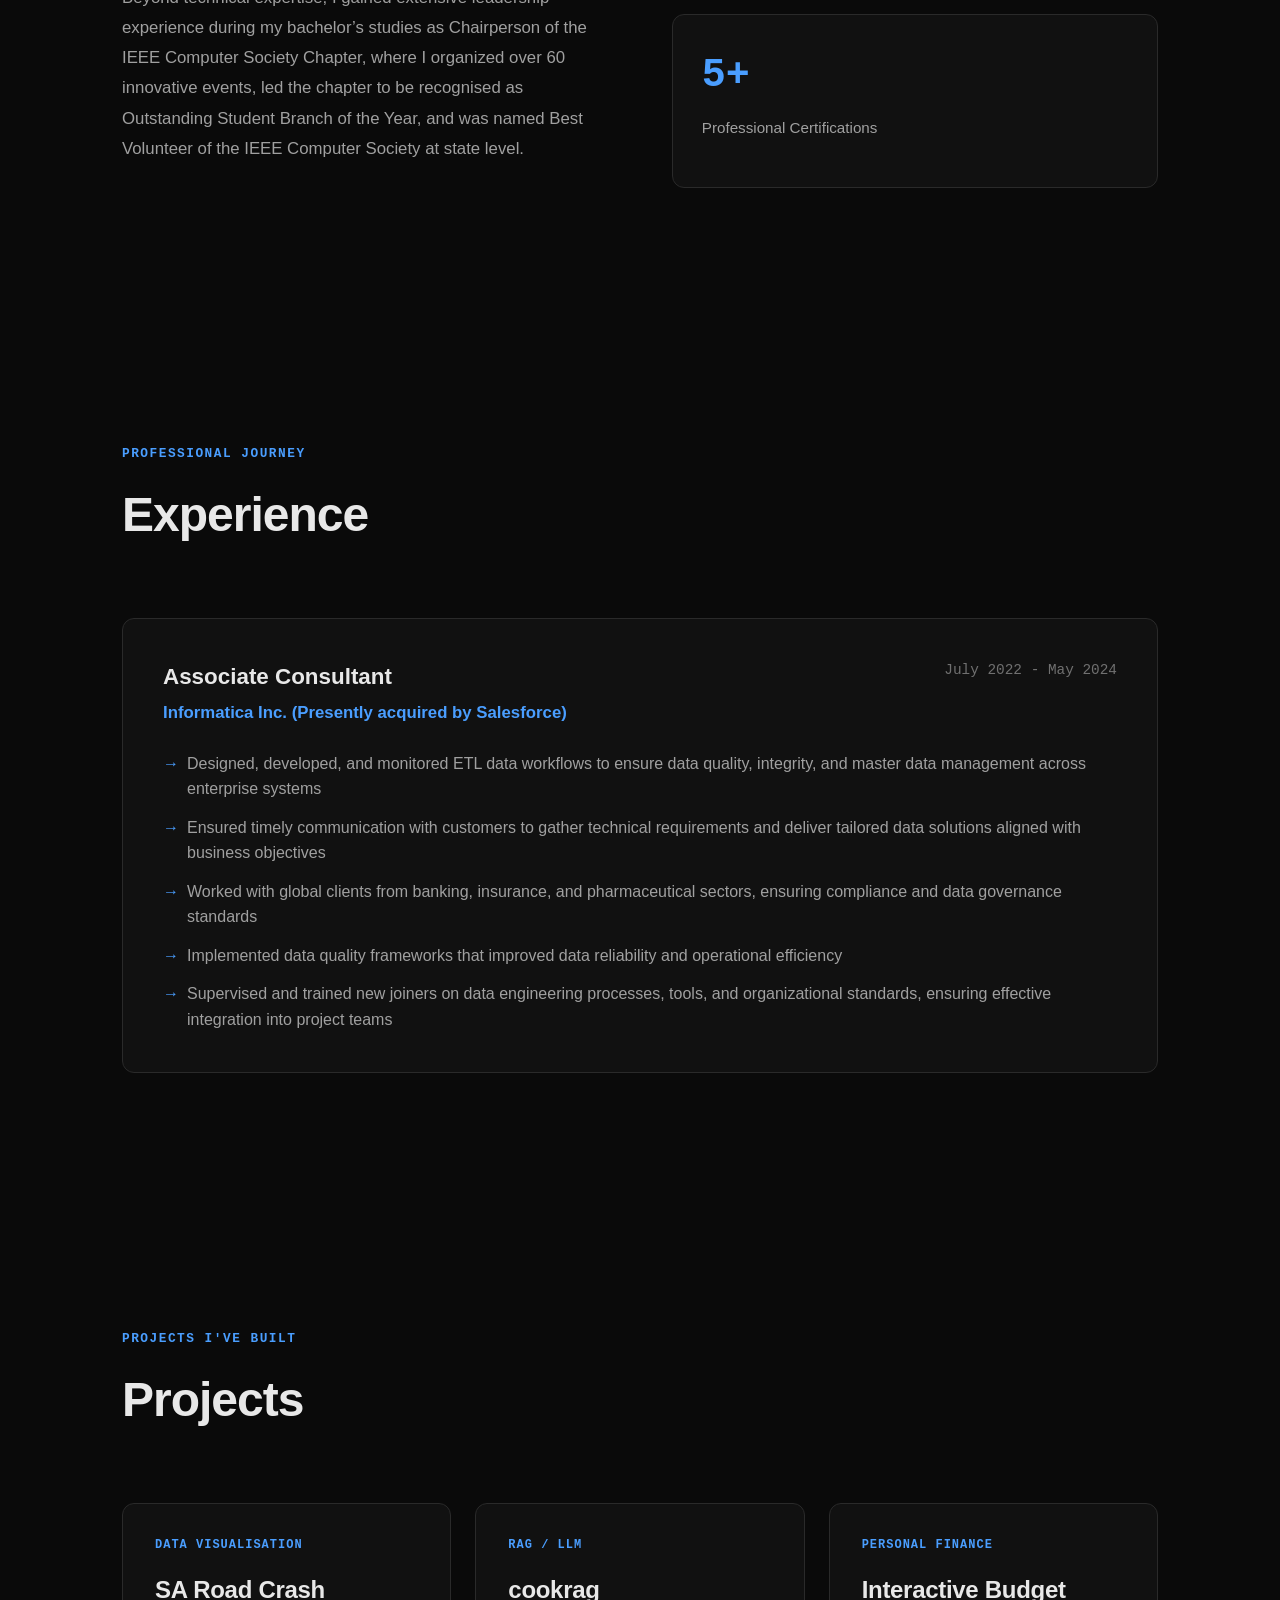
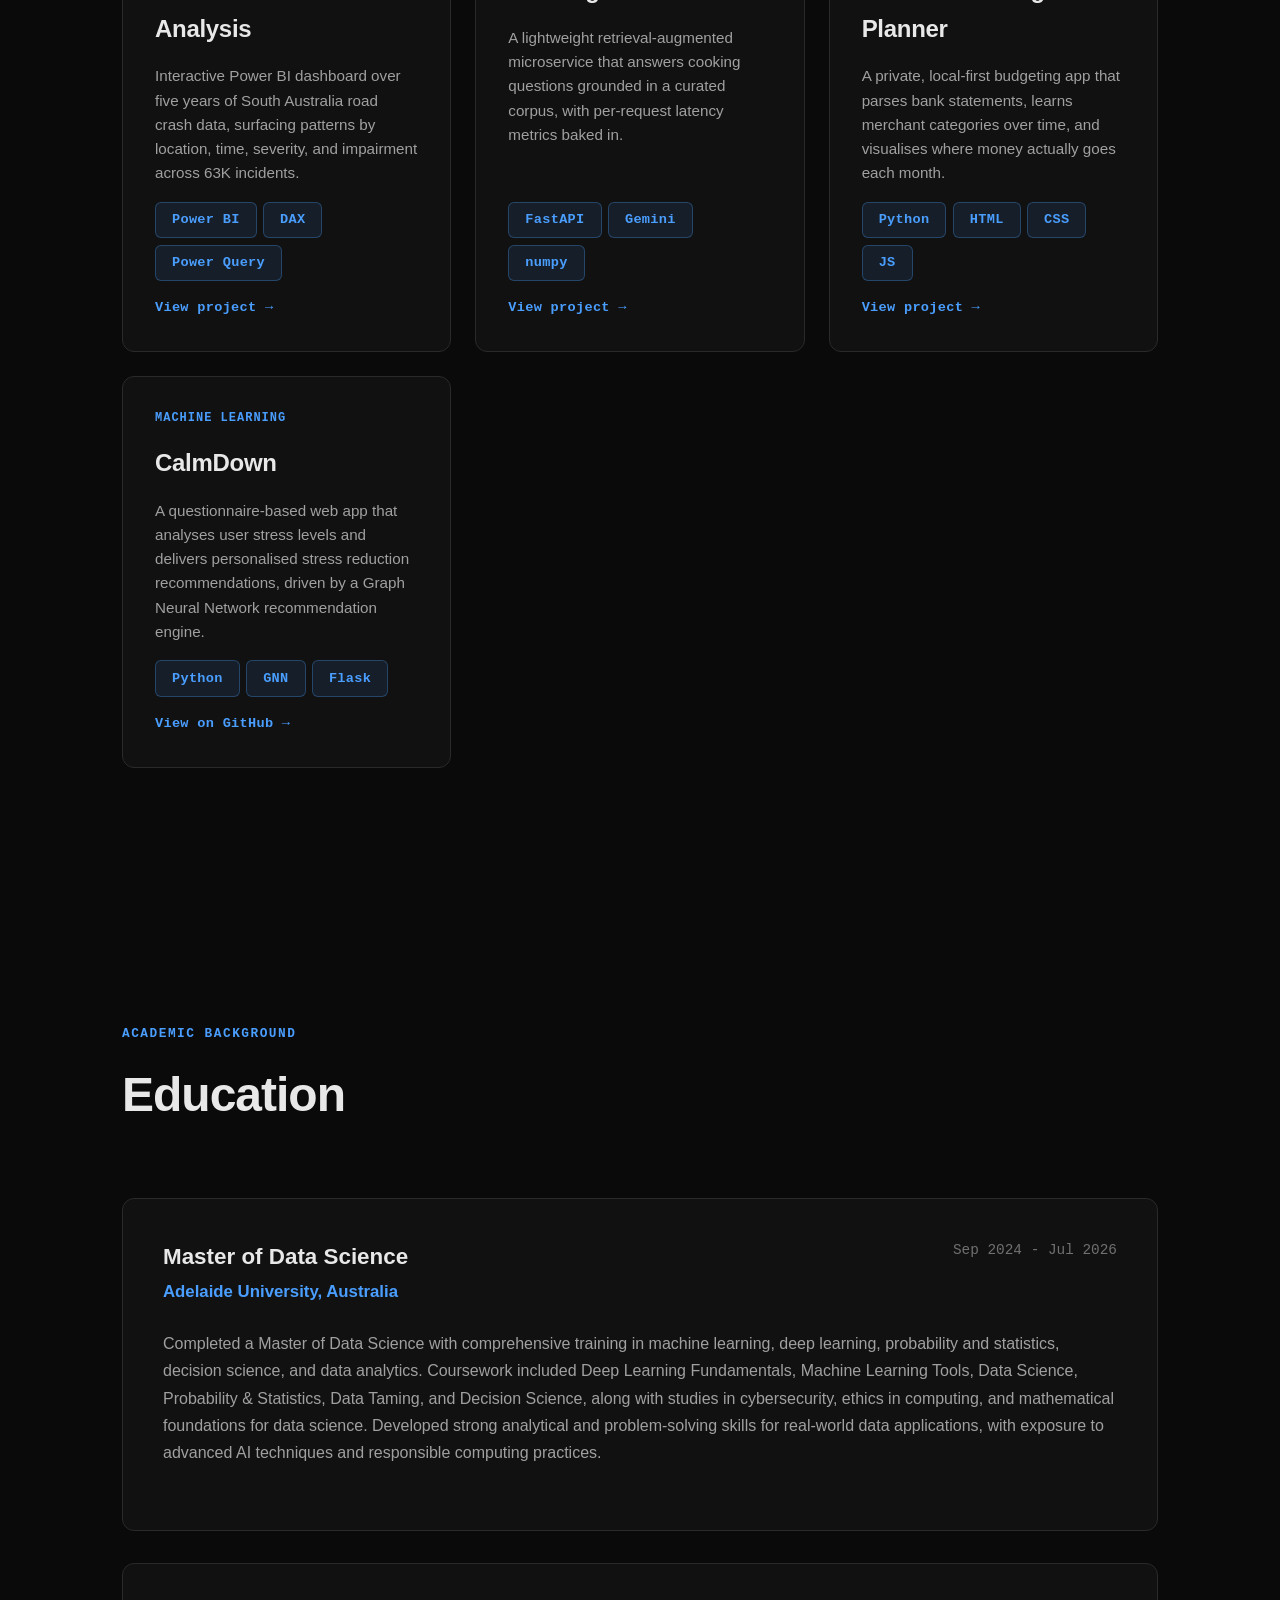
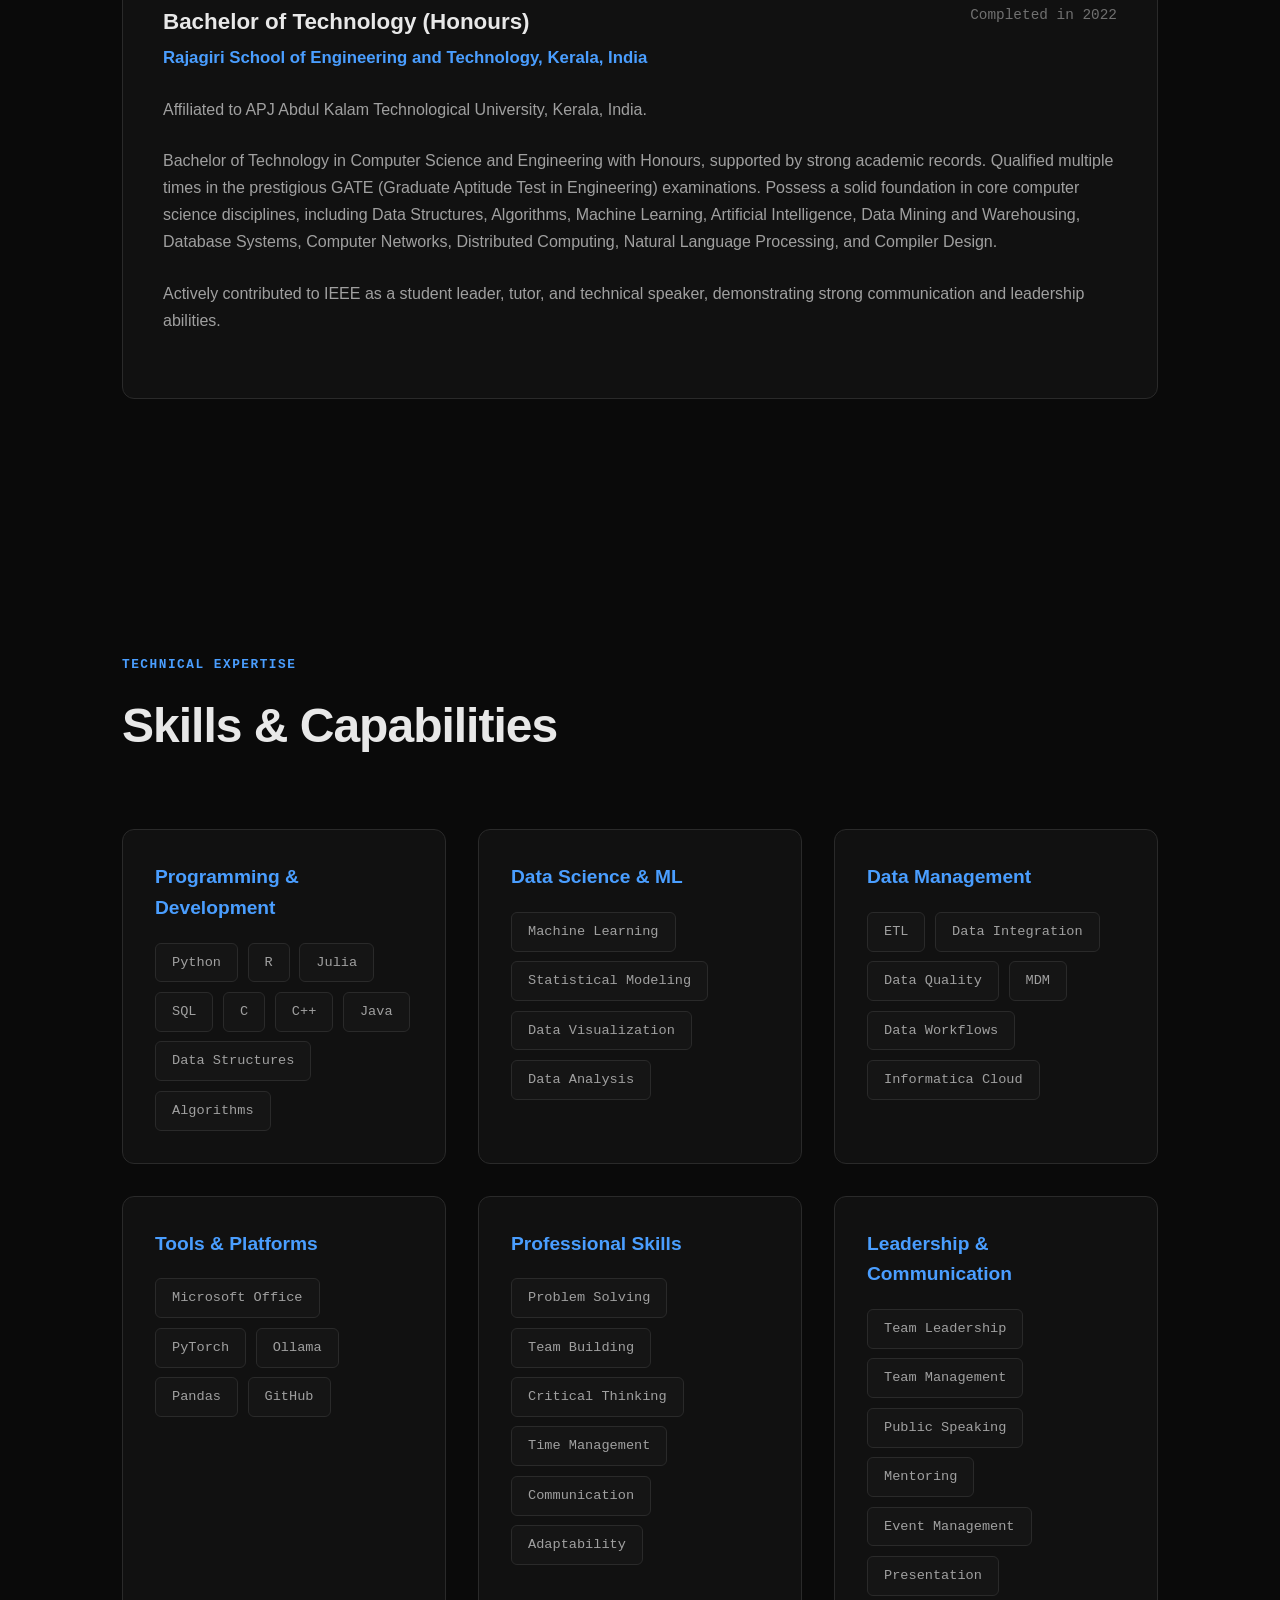
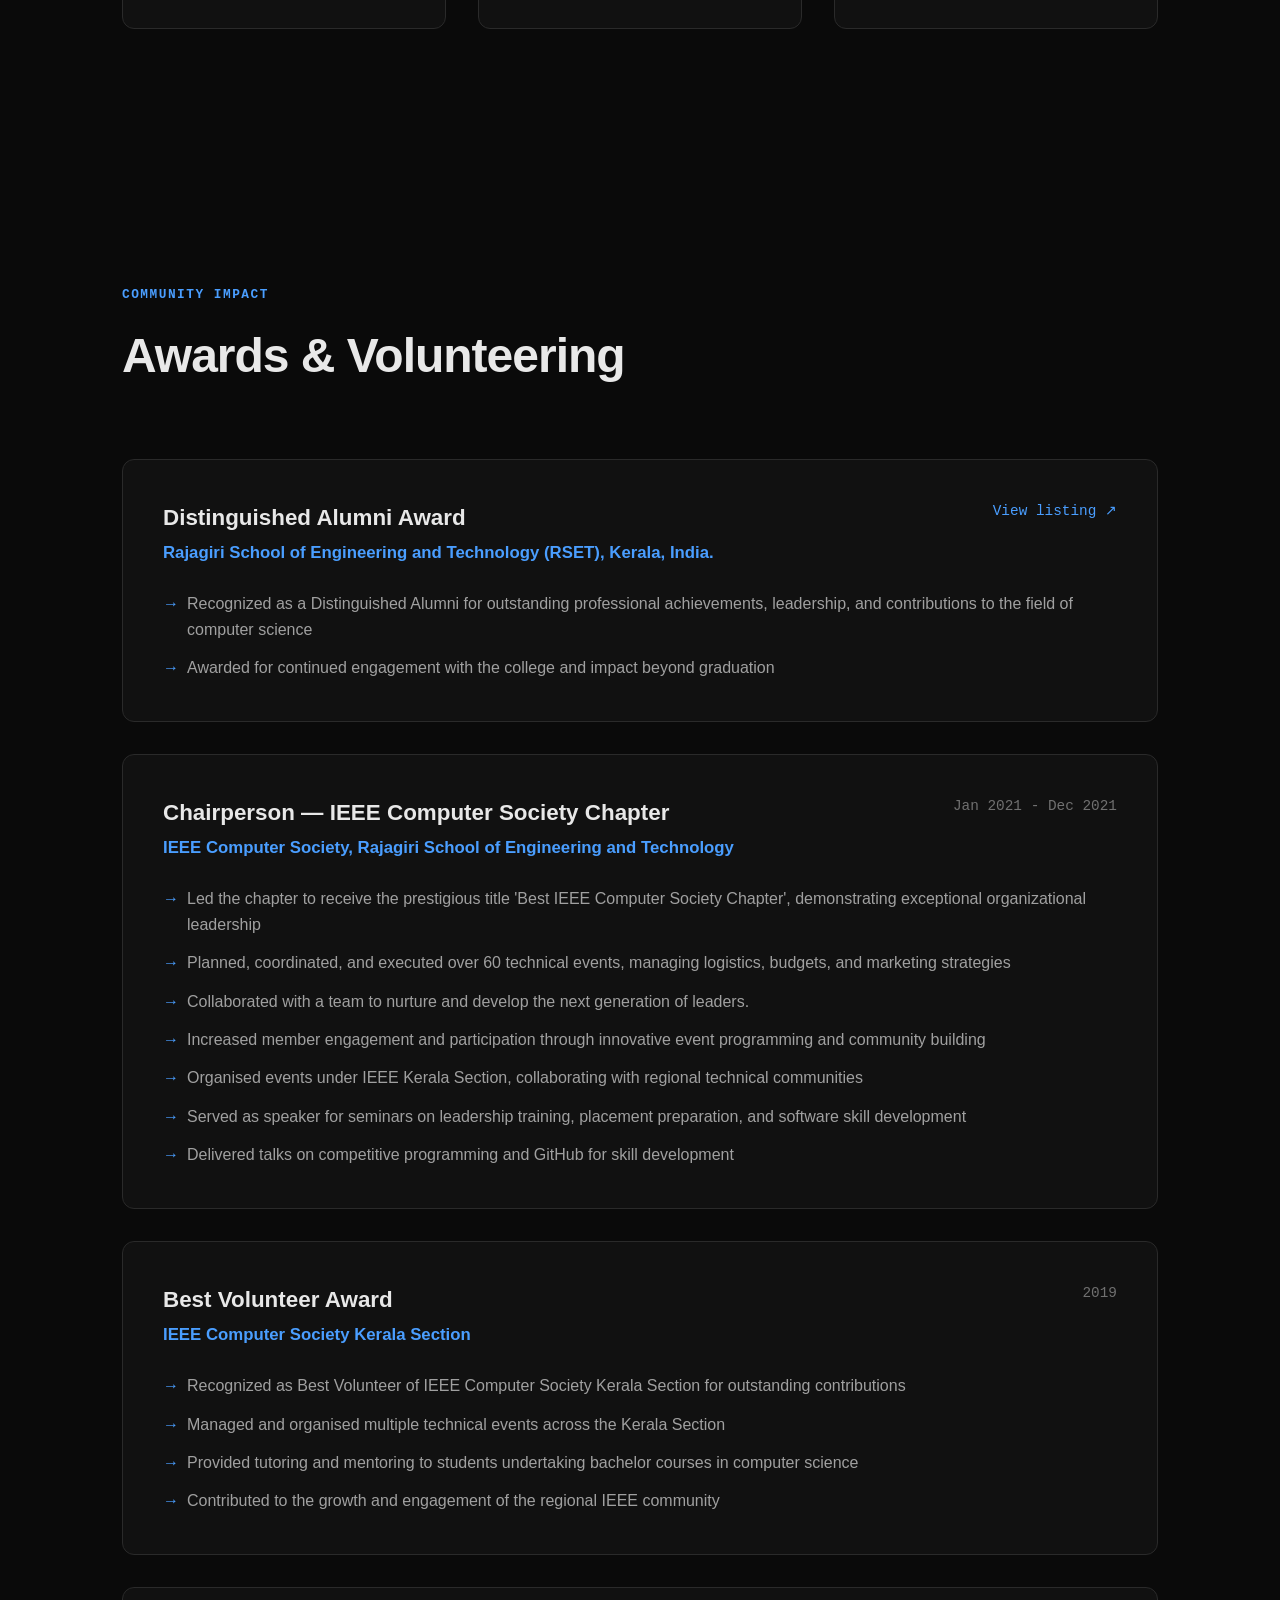
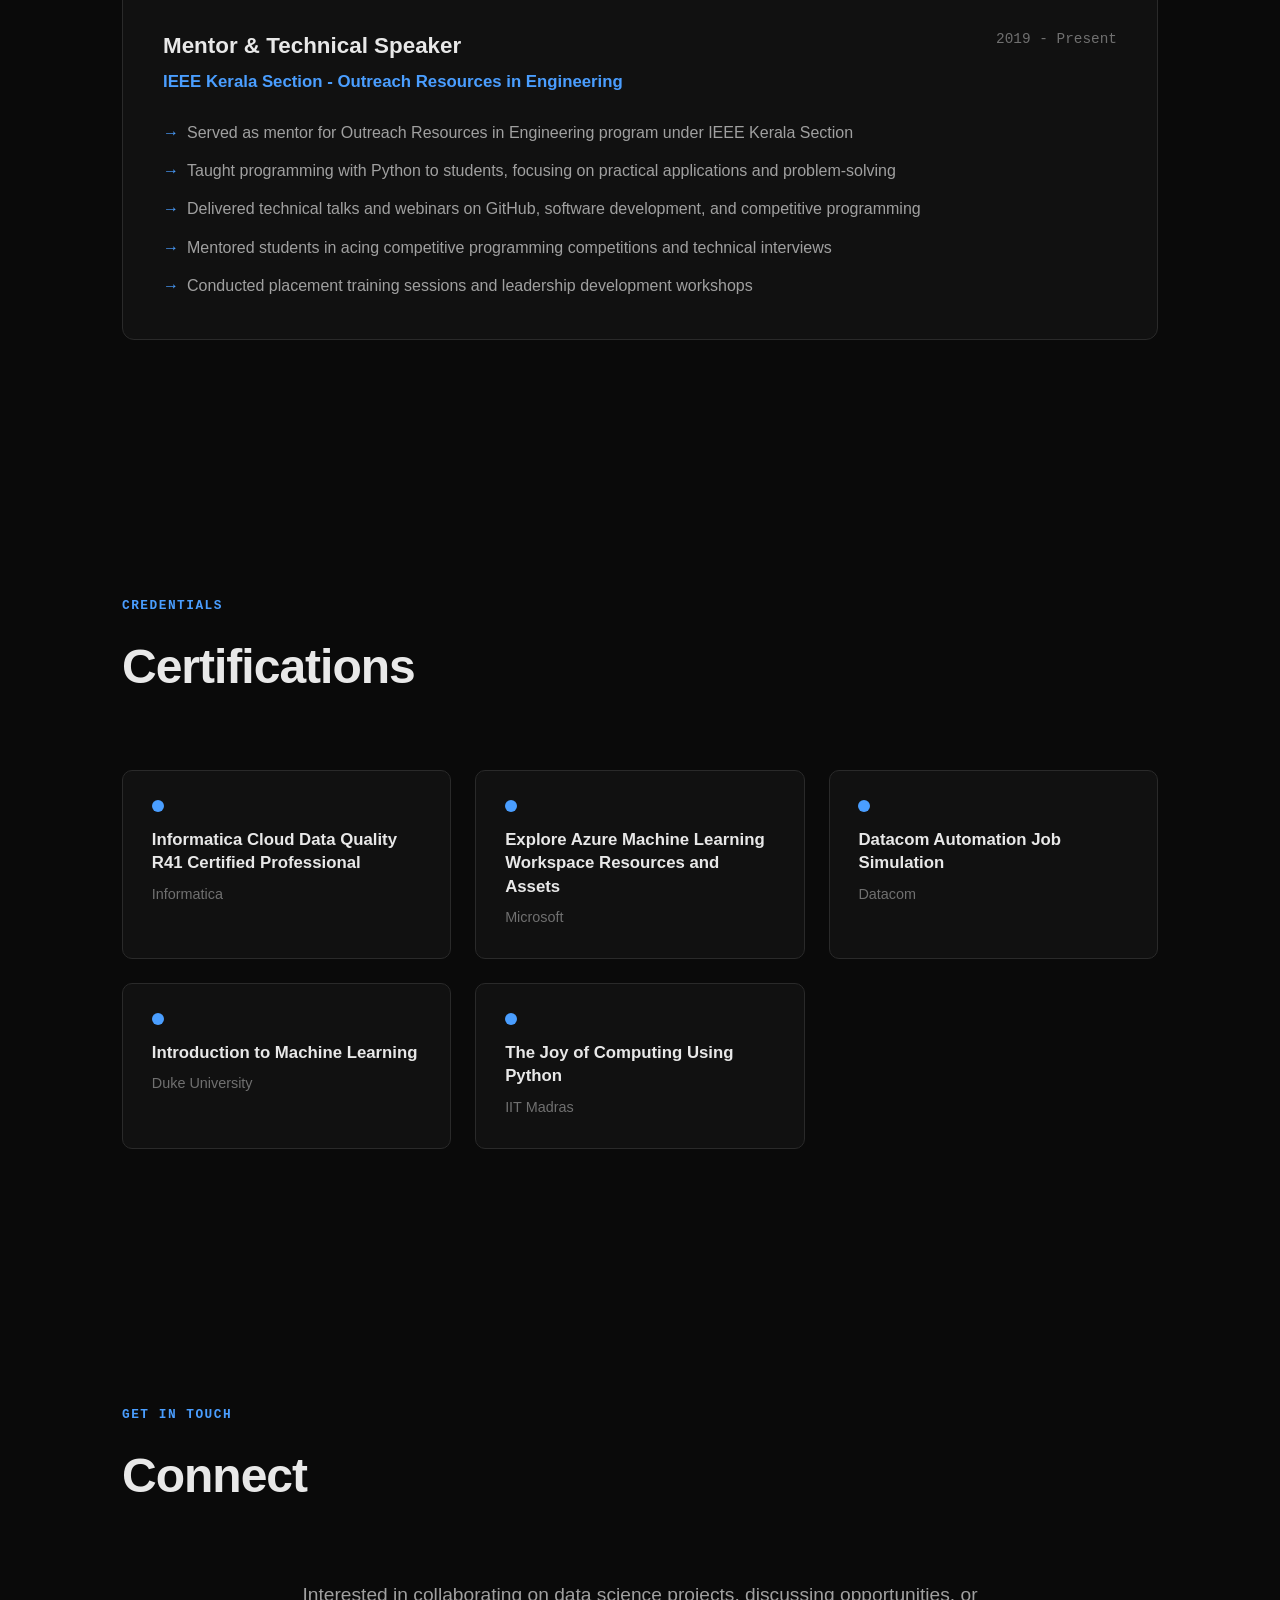
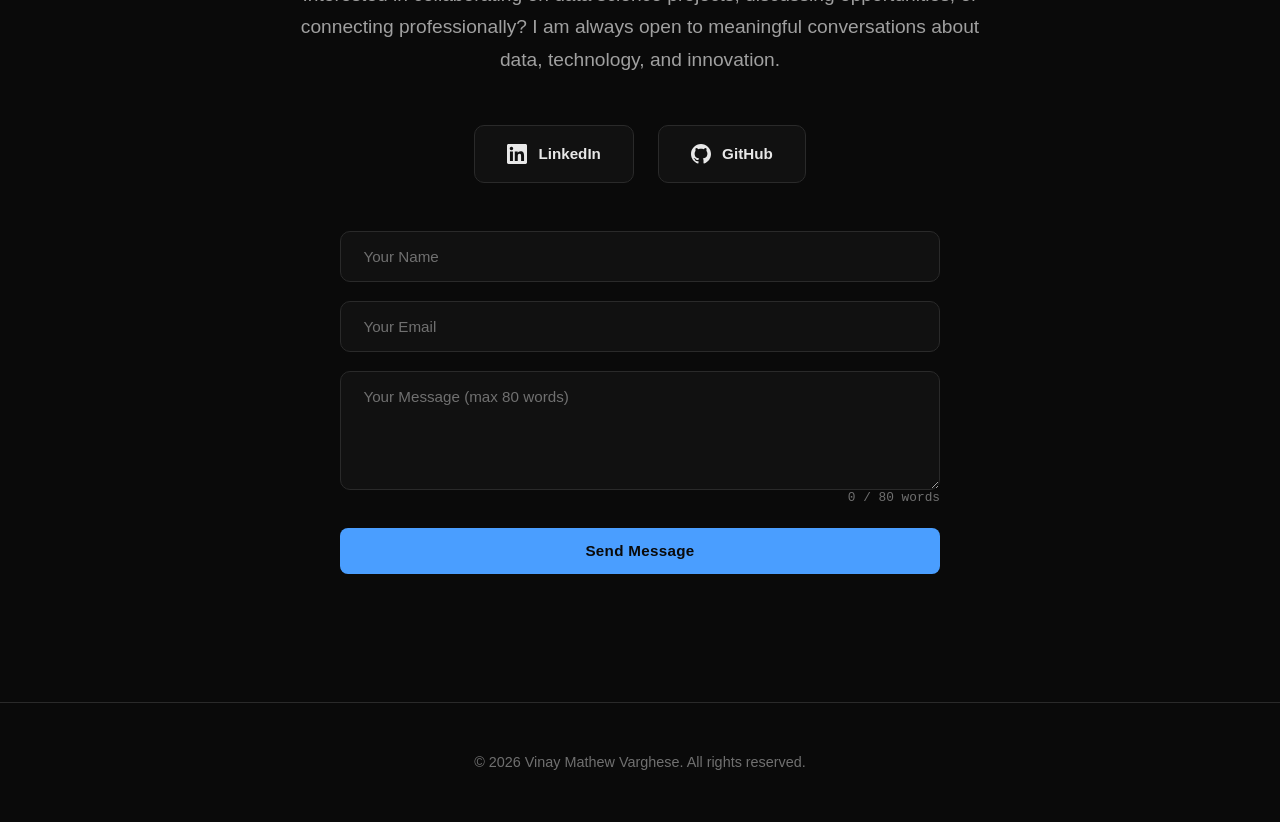
==== commit 244cb493: "commit 28th July 2026" ====
--- a/index.html
+++ b/index.html
@@ -19,11 +19,12 @@
             <ul class="nav-links">
                 <li><a href="#about">About</a></li>
                 <li><a href="#experience">Experience</a></li>
+                <li><a href="#projects">Projects</a></li>
                 <li><a href="#education">Education</a></li>
                 <li><a href="#skills">Skills</a></li>
                 <li><a href="#awards">Awards</a></li>
                 <li><a href="#certifications">Certifications</a></li>
-                <li><a href="#contact">Contact</a></li>
+                <li><a href="#connect">Connect</a></li>
             </ul>
         </div>
     </nav>
@@ -32,11 +33,11 @@
     <section class="hero">
         <div class="container">
             <div class="hero-content">
-                <div class="hero-label">Data Science Graduate Student</div>
+                <div class="hero-label">Data Science Graduate</div>
                 <h1>Vinay Mathew<br>Varghese</h1>
-                <p class="hero-subtitle">Transforming complex data into actionable insights through machine learning, statistical modelling, and data-driven decision-making. <br> Currently pursuing Master's degree in Data Science at Adelaide University, Australia.</p>
+                <p class="hero-subtitle">Transforming complex data into actionable insights through machine learning, statistical modelling, and data-driven decision-making. <br> Master of Data Science graduate from Adelaide University, Australia.</p>
                 <div class="cta-buttons">
-                    <a href="#contact" class="btn btn-primary">Get In Touch</a>
+                    <a href="#connect" class="btn btn-primary">Get In Touch</a>
                     <a href="#experience" class="btn btn-secondary">View Experience</a>
                 </div>
             </div>
@@ -52,13 +53,13 @@
             </div>
             <div class="about-content">
                 <div class="about-text reveal">
-                    <p>Analytical and results-driven data science graduate student with a strong foundation in data analysis, statistical modelling, and machine learning. Proficient in Python, R, SQL, and data visualisation, with a passion for transforming complex datasets into actionable business insights.</p>
+                    <p>Analytical and results-driven data science graduate with a strong foundation in data analysis, statistical modelling, and machine learning. Proficient in Python, R, SQL, and data visualisation, with a passion for transforming complex datasets into actionable business insights.</p>
                     <p>Worked at Informatica Inc., delivering enterprise data solutions for global clients across banking, insurance, and pharmaceutical sectors. Experienced in data workflows, quality management, governance, and client-facing technical engagement, with a proven ability to communicate effectively and meet timelines while coordinating with international stakeholders.</p>
-                    <p>Beyond technical expertise, I gained extensive leadership experience during my bachelor’s studies as Chairperson of the IEEE Computer Society Chapter, where I organized over 60 innovative events and was recognized on state level as Best Volunteer of the IEEE Computer Society.</p>
+                    <p>Beyond technical expertise, I gained extensive leadership experience during my bachelor’s studies as Chairperson of the IEEE Computer Society Chapter, where I organized over 60 innovative events, led the chapter to be recognised as Outstanding Student Branch of the Year, and was named Best Volunteer of the IEEE Computer Society at state level.</p>
                 </div>
                 <div class="stats reveal">
                     <div class="stat-card">
-                        <div class="stat-number">1.5+</div>
+                        <div class="stat-number">2</div>
                         <div class="stat-label">Years Professional Experience</div>
                     </div>
                     <div class="stat-card">
@@ -102,6 +103,66 @@
         </div>
     </section>
 
+    <!-- Projects Section -->
+    <section id="projects">
+        <div class="container">
+            <div class="section-header reveal">
+                <div class="section-label">Projects I've built</div>
+                <h2>Projects</h2>
+            </div>
+            <div class="projects-grid">
+                <a href="projects/crash-analysis.html" class="project-card reveal">
+                    <div class="project-card-label">Data Visualisation</div>
+                    <h3 class="project-card-title">SA Road Crash Analysis</h3>
+                    <p class="project-card-desc">Interactive Power BI dashboard over five years of South Australia road crash data, surfacing patterns by location, time, severity, and impairment across 63K incidents.</p>
+                    <div class="project-card-tags">
+                        <span class="stack-tag backend">Power BI</span>
+                        <span class="stack-tag backend">DAX</span>
+                        <span class="stack-tag backend">Power Query</span>
+                    </div>
+                    <span class="project-card-cta">View project →</span>
+                </a>
+
+                <a href="projects/cookrag.html" class="project-card reveal">
+                    <div class="project-card-label">RAG / LLM</div>
+                    <h3 class="project-card-title">cookrag</h3>
+                    <p class="project-card-desc">A lightweight retrieval-augmented microservice that answers cooking questions grounded in a curated corpus, with per-request latency metrics baked in.</p>
+                    <div class="project-card-tags">
+                        <span class="stack-tag backend">FastAPI</span>
+                        <span class="stack-tag backend">Gemini</span>
+                        <span class="stack-tag backend">numpy</span>
+                    </div>
+                    <span class="project-card-cta">View project →</span>
+                </a>
+
+                <a href="projects/budget-planner.html" class="project-card reveal">
+                    <div class="project-card-label">Personal Finance</div>
+                    <h3 class="project-card-title">Interactive Budget Planner</h3>
+                    <p class="project-card-desc">A private, local-first budgeting app that parses bank statements, learns merchant categories over time, and visualises where money actually goes each month.</p>
+                    <div class="project-card-tags">
+                        <span class="stack-tag backend">Python</span>
+                        <span class="stack-tag backend">HTML</span>
+                        <span class="stack-tag backend">CSS</span>
+                        <span class="stack-tag backend">JS</span>
+                    </div>
+                    <span class="project-card-cta">View project →</span>
+                </a>
+
+                <a href="https://github.com/VinayMV/Stress-Reduction-Recommendation-System" target="_blank" class="project-card reveal">
+                    <div class="project-card-label">Machine Learning</div>
+                    <h3 class="project-card-title">CalmDown</h3>
+                    <p class="project-card-desc">A questionnaire-based web app that analyses user stress levels and delivers personalised stress reduction recommendations, driven by a Graph Neural Network recommendation engine.</p>
+                    <div class="project-card-tags">
+                        <span class="stack-tag backend">Python</span>
+                        <span class="stack-tag backend">GNN</span>
+                        <span class="stack-tag backend">Flask</span>
+                    </div>
+                    <span class="project-card-cta">View on GitHub →</span>
+                </a>
+            </div>
+        </div>
+    </section>
+
     <!-- Education Section -->
     <section id="education">
         <div class="container">
@@ -116,9 +177,9 @@
                             <div class="experience-title">Master of Data Science</div>
                             <div class="experience-company">Adelaide University, Australia</div>
                         </div>
-                        <div class="experience-date">Sep 2024 - Present</div>
-                    </div>
-                        <p class="experience-description">Pursuing a Master of Data Science with comprehensive training in machine learning, deep learning, probability and statistics, decision science, and data analytics. Coursework includes Deep Learning Fundamentals, Machine Learning Tools, Data Science, Probability & Statistics, Data Taming, and Decision Science, along with studies in cybersecurity, ethics in computing, and mathematical foundations for data science. Developed strong analytical and problem-solving skills for real-world data applications, with exposure to advanced AI techniques and responsible computing practices.</p>                
+                        <div class="experience-date">Sep 2024 - Jul 2026</div>
+                    </div>
+                        <p class="experience-description">Completed a Master of Data Science with comprehensive training in machine learning, deep learning, probability and statistics, decision science, and data analytics. Coursework included Deep Learning Fundamentals, Machine Learning Tools, Data Science, Probability & Statistics, Data Taming, and Decision Science, along with studies in cybersecurity, ethics in computing, and mathematical foundations for data science. Developed strong analytical and problem-solving skills for real-world data applications, with exposure to advanced AI techniques and responsible computing practices.</p>
                     </div>
 
                 <div class="experience-card reveal">
@@ -185,9 +246,10 @@
                     <h3>Tools & Platforms</h3>
                     <div class="skill-tags">
                         <span class="skill-tag">Microsoft Office</span>
-                        <span class="skill-tag">Azure ML</span>
+                        <span class="skill-tag">PyTorch</span>
+                        <span class="skill-tag">Ollama</span>
+                        <span class="skill-tag">Pandas</span>
                         <span class="skill-tag">GitHub</span>
-                        <span class="skill-tag">Version Control</span>
                     </div>
                 </div>
 
@@ -195,9 +257,11 @@
                     <h3>Professional Skills</h3>
                     <div class="skill-tags">
                         <span class="skill-tag">Problem Solving</span>
+                        <span class="skill-tag">Team Building</span>
                         <span class="skill-tag">Critical Thinking</span>
                         <span class="skill-tag">Time Management</span>
-                        <span class="skill-tag">Client Communication</span>
+                        <span class="skill-tag">Communication</span>
+                        <span class="skill-tag">Adaptability</span>
                     </div>
                 </div>
 
@@ -205,9 +269,11 @@
                     <h3>Leadership & Communication</h3>
                     <div class="skill-tags">
                         <span class="skill-tag">Team Leadership</span>
+                        <span class="skill-tag">Team Management</span>
                         <span class="skill-tag">Public Speaking</span>
                         <span class="skill-tag">Mentoring</span>
                         <span class="skill-tag">Event Management</span>
+                        <span class="skill-tag">Presentation</span>
                     </div>
                 </div>
             </div>
@@ -228,14 +294,14 @@
                         <div>
                             <div class="experience-title">Distinguished Alumni Award</div>
                             <div class="experience-company">
-                                Rajagiri School of Engineering and Technology (RSET)
+                                Rajagiri School of Engineering and Technology (RSET), Kerala, India.
                             </div>
                         </div>
-                        <!-- <div class="experience-date">2018 - 2022</div> -->
+                        <a href="https://www.rajagiritech.ac.in/home/cse/alumni.asp#:~:text=Mr.Vinay%20Mathew%20Varghese" target="_blank" rel="noopener" class="external-link">View listing ↗</a>
                     </div>
                     <ul class="experience-points">
                         <li>Recognized as a Distinguished Alumni for outstanding professional achievements, leadership, and contributions to the field of computer science</li>
-                        <li>Awarded for continued engagement with the institution and impact beyond graduation</li>
+                        <li>Awarded for continued engagement with the college and impact beyond graduation</li>
                     </ul>
                 </div>
                 <div class="experience-card reveal">
@@ -334,12 +400,12 @@
         </div>
     </section>
 
-    <!-- Contact Section -->
-    <section id="contact">
-        <div class="container">
-            <div class="section-header reveal">
-                <div class="section-label">Let's Connect</div>
-                <h2>Contact</h2>
+    <!-- Connect Section -->
+    <section id="connect">
+        <div class="container">
+            <div class="section-header reveal">
+                <div class="section-label">Get In Touch</div>
+                <h2>Connect</h2>
             </div>
             <div class="contact-content">
                 <p class="contact-text reveal">
@@ -359,6 +425,20 @@
                         GitHub
                     </a>
                 </div>
+
+                <form class="contact-form reveal" action="https://formspree.io/f/xkovbpgq" method="POST">
+                    <div class="form-group">
+                        <input type="text" name="name" placeholder="Your Name" required>
+                    </div>
+                    <div class="form-group">
+                        <input type="email" name="email" placeholder="Your Email" required>
+                    </div>
+                    <div class="form-group">
+                        <textarea name="message" placeholder="Your Message (max 80 words)" rows="5" required oninput="limitWordsAndChars(this, 80, 500)" maxlength="500"></textarea>
+                        <small class="word-count">0 / 80 words</small>
+                    </div>
+                    <button type="submit" class="btn btn-primary">Send Message</button>
+                </form>
             </div>
         </div>
     </section>
--- a/styles.css
+++ b/styles.css
@@ -0,0 +1,1142 @@
+* {
+    margin: 0;
+    padding: 0;
+    box-sizing: border-box;
+}
+
+:root {
+    --bg-primary: #0a0a0a;
+    --bg-secondary: #111111;
+    --bg-tertiary: #1a1a1a;
+    --text-primary: #e8e8e8;
+    --text-secondary: #a0a0a0;
+    --text-tertiary: #707070;
+    --accent: #4a9eff;
+    --accent-dim: #2d5f9e;
+    --border: #2a2a2a;
+    --code-bg: #151515;
+}
+
+html {
+    scroll-behavior: smooth;
+}
+
+body {
+    font-family: 'Manrope', -apple-system, BlinkMacSystemFont, sans-serif;
+    background: var(--bg-primary);
+    color: var(--text-primary);
+    line-height: 1.6;
+    overflow-x: hidden;
+}
+
+.grain-overlay {
+    position: fixed;
+    top: 0;
+    left: 0;
+    width: 100%;
+    height: 100%;
+    pointer-events: none;
+    z-index: 9999;
+    opacity: 0.03;
+    background-image: url("data:image/svg+xml,%3Csvg viewBox='0 0 400 400' xmlns='http://www.w3.org/2000/svg'%3E%3Cfilter id='noiseFilter'%3E%3CfeTurbulence type='fractalNoise' baseFrequency='0.9' numOctaves='4' stitchTiles='stitch'/%3E%3C/filter%3E%3Crect width='100%25' height='100%25' filter='url(%23noiseFilter)'/%3E%3C/svg%3E");
+}
+
+.container {
+    max-width: 1100px;
+    margin: 0 auto;
+    padding: 0 2rem;
+}
+
+/* Navigation */
+nav {
+    position: fixed;
+    top: 0;
+    left: 0;
+    right: 0;
+    background: rgba(10, 10, 10, 0.8);
+    backdrop-filter: blur(20px);
+    -webkit-backdrop-filter: blur(20px);
+    border-bottom: 1px solid var(--border);
+    z-index: 1000;
+    padding: 1.5rem 0;
+    animation: slideDown 0.6s ease-out;
+}
+
+@keyframes slideDown {
+    from {
+        transform: translateY(-100%);
+        opacity: 0;
+    }
+    to {
+        transform: translateY(0);
+        opacity: 1;
+    }
+}
+
+nav .container {
+    display: flex;
+    justify-content: space-between;
+    align-items: center;
+}
+
+.logo {
+    font-family: 'Inconsolata', monospace;
+    font-size: 1.1rem;
+    font-weight: 700;
+    letter-spacing: -0.5px;
+    color: var(--text-primary);
+}
+
+.nav-links {
+    display: flex;
+    gap: 2.5rem;
+    list-style: none;
+}
+
+.nav-links a {
+    color: var(--text-secondary);
+    text-decoration: none;
+    font-size: 0.9rem;
+    font-weight: 500;
+    transition: color 0.3s ease;
+    letter-spacing: 0.3px;
+}
+
+.nav-links a:hover {
+    color: var(--accent);
+}
+
+/* Hero Section */
+.hero {
+    min-height: 100vh;
+    display: flex;
+    align-items: center;
+    padding-top: 80px;
+    position: relative;
+}
+
+.hero-content {
+    animation: fadeInUp 0.8s ease-out 0.2s both;
+}
+
+@keyframes fadeInUp {
+    from {
+        opacity: 0;
+        transform: translateY(30px);
+    }
+    to {
+        opacity: 1;
+        transform: translateY(0);
+    }
+}
+
+.hero-label {
+    font-family: 'Inconsolata', monospace;
+    font-size: 0.85rem;
+    color: var(--accent);
+    letter-spacing: 1px;
+    margin-bottom: 1.5rem;
+    text-transform: uppercase;
+    font-weight: 600;
+}
+
+h1 {
+    font-size: clamp(2.5rem, 6vw, 4.5rem);
+    font-weight: 700;
+    line-height: 1.1;
+    margin-bottom: 1.5rem;
+    letter-spacing: -1.5px;
+}
+
+.hero-subtitle {
+    font-size: clamp(1.1rem, 2vw, 1.4rem);
+    color: var(--text-secondary);
+    max-width: 700px;
+    margin-bottom: 3rem;
+    font-weight: 400;
+    line-height: 1.7;
+}
+
+.cta-buttons {
+    display: flex;
+    gap: 1rem;
+    flex-wrap: wrap;
+}
+
+.btn {
+    padding: 0.9rem 2rem;
+    border-radius: 8px;
+    text-decoration: none;
+    font-weight: 600;
+    font-size: 0.95rem;
+    transition: all 0.3s ease;
+    display: inline-block;
+    letter-spacing: 0.3px;
+}
+
+.btn-primary {
+    background: var(--accent);
+    color: var(--bg-primary);
+    border: 1px solid var(--accent);
+}
+
+.btn-primary:hover {
+    background: transparent;
+    color: var(--accent);
+    transform: translateY(-2px);
+}
+
+.btn-secondary {
+    background: transparent;
+    color: var(--text-primary);
+    border: 1px solid var(--border);
+}
+
+.btn-secondary:hover {
+    border-color: var(--accent);
+    color: var(--accent);
+    transform: translateY(-2px);
+}
+
+/* Section Styling */
+section {
+    padding: 8rem 0;
+    position: relative;
+}
+
+.section-header {
+    margin-bottom: 4rem;
+    animation: fadeInUp 0.8s ease-out both;
+}
+
+.section-label {
+    font-family: 'Inconsolata', monospace;
+    font-size: 0.8rem;
+    color: var(--accent);
+    letter-spacing: 1.5px;
+    margin-bottom: 0.8rem;
+    text-transform: uppercase;
+    font-weight: 600;
+}
+
+h2 {
+    font-size: clamp(2rem, 4vw, 3rem);
+    font-weight: 700;
+    letter-spacing: -1px;
+    margin-bottom: 1rem;
+}
+
+.section-description {
+    color: var(--text-secondary);
+    max-width: 700px;
+    font-size: 1.05rem;
+    line-height: 1.7;
+}
+
+/* About Section */
+.about-content {
+    display: grid;
+    grid-template-columns: 1fr 1fr;
+    gap: 4rem;
+    animation: fadeInUp 0.8s ease-out 0.2s both;
+}
+
+.about-text {
+    color: var(--text-secondary);
+    font-size: 1.05rem;
+    line-height: 1.8;
+}
+
+.about-text p {
+    margin-bottom: 1.5rem;
+}
+
+.stats {
+    display: grid;
+    gap: 2rem;
+}
+
+.stat-card {
+    background: var(--bg-secondary);
+    border: 1px solid var(--border);
+    border-radius: 12px;
+    padding: 1.8rem;
+    transition: all 0.3s ease;
+}
+
+.stat-card:hover {
+    border-color: var(--accent-dim);
+    transform: translateX(5px);
+}
+
+.stat-number {
+    font-family: 'Inconsolata', monospace;
+    font-size: 2.5rem;
+    font-weight: 700;
+    color: var(--accent);
+    margin-bottom: 0.5rem;
+}
+
+.stat-label {
+    color: var(--text-secondary);
+    font-size: 0.95rem;
+}
+
+/* Experience Section */
+.experience-grid {
+    display: grid;
+    gap: 2rem;
+    animation: fadeInUp 0.8s ease-out 0.2s both;
+}
+
+.experience-card {
+    background: var(--bg-secondary);
+    border: 1px solid var(--border);
+    border-radius: 12px;
+    padding: 2.5rem;
+    transition: all 0.4s ease;
+    position: relative;
+    overflow: hidden;
+}
+
+.experience-card::before {
+    content: '';
+    position: absolute;
+    top: 0;
+    left: 0;
+    width: 4px;
+    height: 100%;
+    background: var(--accent);
+    transform: scaleY(0);
+    transition: transform 0.4s ease;
+    transform-origin: top;
+}
+
+.experience-card:hover::before {
+    transform: scaleY(1);
+}
+
+.experience-card:hover {
+    border-color: var(--accent-dim);
+    transform: translateY(-5px);
+}
+
+.experience-header {
+    display: flex;
+    justify-content: space-between;
+    align-items: start;
+    margin-bottom: 1.5rem;
+    flex-wrap: wrap;
+    gap: 1rem;
+}
+
+.experience-title {
+    font-size: 1.4rem;
+    font-weight: 700;
+    color: var(--text-primary);
+    margin-bottom: 0.3rem;
+}
+
+.experience-company {
+    font-size: 1.05rem;
+    color: var(--accent);
+    font-weight: 600;
+}
+
+.experience-date {
+    font-family: 'Inconsolata', monospace;
+    color: var(--text-tertiary);
+    font-size: 0.9rem;
+}
+
+.experience-description {
+    color: var(--text-secondary);
+    line-height: 1.7;
+    margin-bottom: 1.5rem;
+}
+
+.experience-points {
+    list-style: none;
+    display: grid;
+    gap: 0.8rem;
+}
+
+.experience-points li {
+    color: var(--text-secondary);
+    padding-left: 1.5rem;
+    position: relative;
+    line-height: 1.6;
+}
+
+.experience-points li::before {
+    content: '→';
+    position: absolute;
+    left: 0;
+    color: var(--accent);
+    font-weight: 700;
+}
+
+/* Skills Section */
+.skills-grid {
+    display: grid;
+    grid-template-columns: repeat(auto-fit, minmax(280px, 1fr));
+    gap: 2rem;
+    animation: fadeInUp 0.8s ease-out 0.2s both;
+}
+
+.skill-category {
+    background: var(--bg-secondary);
+    border: 1px solid var(--border);
+    border-radius: 12px;
+    padding: 2rem;
+    transition: all 0.3s ease;
+}
+
+.skill-category:hover {
+    border-color: var(--accent-dim);
+    transform: translateY(-5px);
+}
+
+.skill-category h3 {
+    font-size: 1.2rem;
+    color: var(--accent);
+    margin-bottom: 1.2rem;
+    font-weight: 700;
+}
+
+.skill-tags {
+    display: flex;
+    flex-wrap: wrap;
+    gap: 0.6rem;
+}
+
+.skill-tag {
+    background: var(--code-bg);
+    border: 1px solid var(--border);
+    padding: 0.5rem 1rem;
+    border-radius: 6px;
+    font-size: 0.85rem;
+    color: var(--text-secondary);
+    font-family: 'Inconsolata', monospace;
+    font-weight: 500;
+    transition: all 0.3s ease;
+}
+
+.skill-tag:hover {
+    border-color: var(--accent);
+    color: var(--accent);
+}
+
+/* Certifications */
+.cert-grid {
+    display: grid;
+    grid-template-columns: repeat(auto-fill, minmax(300px, 1fr));
+    gap: 1.5rem;
+    animation: fadeInUp 0.8s ease-out 0.2s both;
+}
+
+.cert-card {
+    background: var(--bg-secondary);
+    border: 1px solid var(--border);
+    border-radius: 10px;
+    padding: 1.8rem;
+    transition: all 0.3s ease;
+    position: relative;
+}
+
+.cert-card:hover {
+    border-color: var(--accent);
+    transform: translateY(-3px);
+}
+
+.cert-icon {
+    width: 12px;
+    height: 12px;
+    background: var(--accent);
+    border-radius: 50%;
+    margin-bottom: 1rem;
+}
+
+.cert-name {
+    font-size: 1.05rem;
+    font-weight: 600;
+    color: var(--text-primary);
+    margin-bottom: 0.5rem;
+    line-height: 1.4;
+}
+
+.cert-issuer {
+    color: var(--text-tertiary);
+    font-size: 0.9rem;
+}
+
+/* Contact Section */
+.contact-content {
+    text-align: center;
+    max-width: 700px;
+    margin: 0 auto;
+    animation: fadeInUp 0.8s ease-out 0.2s both;
+}
+
+.contact-text {
+    font-size: 1.2rem;
+    color: var(--text-secondary);
+    margin-bottom: 3rem;
+    line-height: 1.7;
+}
+
+.contact-links {
+    display: flex;
+    justify-content: center;
+    gap: 1.5rem;
+    flex-wrap: wrap;
+    margin-bottom: 3rem;
+}
+
+.contact-link {
+    display: flex;
+    align-items: center;
+    gap: 0.7rem;
+    padding: 1rem 2rem;
+    background: var(--bg-secondary);
+    border: 1px solid var(--border);
+    border-radius: 10px;
+    color: var(--text-primary);
+    text-decoration: none;
+    font-weight: 600;
+    transition: all 0.3s ease;
+    font-size: 0.95rem;
+}
+
+.contact-link:hover {
+    border-color: var(--accent);
+    color: var(--accent);
+    transform: translateY(-3px);
+}
+
+.contact-link svg {
+    width: 20px;
+    height: 20px;
+}
+
+.email-display {
+    font-family: 'Inconsolata', monospace;
+    font-size: 1.1rem;
+    color: var(--accent);
+    background: var(--code-bg);
+    padding: 1rem 2rem;
+    border-radius: 8px;
+    border: 1px solid var(--border);
+    display: inline-block;
+}
+
+
+.contact-form {
+    margin-top: 3rem;
+    width: 100%;
+    max-width: 600px;
+    margin-left: auto;
+    margin-right: auto;
+    display: grid;
+    gap: 1.2rem;
+}
+
+.form-group input,
+.form-group textarea {
+    width: 100%;
+    background: var(--bg-secondary);
+    border: 1px solid var(--border);
+    border-radius: 10px;
+    padding: 1rem 1.4rem;
+    color: var(--text-primary);
+    font-family: 'Manrope', sans-serif;
+    font-size: 0.95rem;
+    transition: border-color 0.3s ease;
+    outline: none;
+    resize: vertical;
+}
+
+.form-group input:focus,
+.form-group textarea:focus {
+    border-color: var(--accent);
+}
+
+.form-group input::placeholder,
+.form-group textarea::placeholder {
+    color: var(--text-tertiary);
+}
+
+.contact-form .btn {
+    width: 100%;
+    text-align: center;
+    cursor: pointer;
+    font-family: 'Manrope', sans-serif;
+    border: none;
+}
+.word-count {
+    display: block;
+    text-align: right;
+    font-size: 0.8rem;
+    color: var(--text-tertiary);
+    margin-top: -0.6rem;
+    font-family: 'Inconsolata', monospace;
+}
+
+/* Projects Section */
+.project-featured {
+    background: var(--bg-secondary);
+    border: 1px solid var(--border);
+    border-radius: 16px;
+    padding: 3rem;
+    transition: all 0.4s ease;
+    position: relative;
+    overflow: hidden;
+}
+
+.project-featured::before {
+    content: '';
+    position: absolute;
+    top: 0;
+    left: 0;
+    width: 100%;
+    height: 4px;
+    background: linear-gradient(90deg, var(--accent), transparent);
+}
+
+.project-featured:hover {
+    border-color: var(--accent-dim);
+    transform: translateY(-5px);
+}
+
+.project-top {
+    display: flex;
+    justify-content: space-between;
+    align-items: start;
+    margin-bottom: 1.5rem;
+    flex-wrap: wrap;
+    gap: 1rem;
+}
+
+.project-title {
+    font-size: 1.8rem;
+    font-weight: 700;
+    color: var(--text-primary);
+    margin-bottom: 0.3rem;
+    letter-spacing: -0.5px;
+}
+
+.project-subtitle {
+    font-size: 1rem;
+    color: var(--accent);
+    font-weight: 600;
+}
+
+.project-description {
+    color: var(--text-secondary);
+    line-height: 1.8;
+    margin-bottom: 2rem;
+    font-size: 1.05rem;
+    max-width: 85%;
+}
+
+.project-finding {
+    background: var(--code-bg);
+    border: 1px solid var(--border);
+    border-left: 3px solid var(--accent);
+    border-radius: 8px;
+    padding: 1.2rem 1.5rem;
+    margin-bottom: 2rem;
+}
+
+.finding-label {
+    font-size: 0.85rem;
+    font-weight: 700;
+    color: var(--accent);
+    display: block;
+    margin-bottom: 0.5rem;
+    font-family: 'Inconsolata', monospace;
+    letter-spacing: 0.5px;
+}
+
+.project-finding p {
+    color: var(--text-secondary);
+    font-size: 0.95rem;
+    line-height: 1.7;
+}
+
+.project-stack {
+    display: flex;
+    align-items: center;
+    gap: 1.2rem;
+    flex-wrap: wrap;
+}
+
+.stack-label {
+    font-family: 'Inconsolata', monospace;
+    font-size: 0.8rem;
+    color: var(--text-tertiary);
+    text-transform: uppercase;
+    letter-spacing: 1px;
+    font-weight: 600;
+    white-space: nowrap;
+}
+
+.stack-tags {
+    display: flex;
+    flex-wrap: wrap;
+    gap: 0.6rem;
+}
+
+.stack-tag {
+    padding: 0.4rem 1rem;
+    border-radius: 6px;
+    font-size: 0.85rem;
+    font-family: 'Inconsolata', monospace;
+    font-weight: 600;
+    letter-spacing: 0.3px;
+}
+
+.stack-tag.backend {
+    background: rgba(74, 158, 255, 0.1);
+    border: 1px solid rgba(74, 158, 255, 0.3);
+    color: var(--accent);
+}
+
+.stack-tag.frontend {
+    background: rgba(160, 160, 160, 0.1);
+    border: 1px solid rgba(160, 160, 160, 0.2);
+    color: var(--text-secondary);
+}
+
+/* Footer */
+footer {
+    border-top: 1px solid var(--border);
+    padding: 3rem 0;
+    text-align: center;
+    color: var(--text-tertiary);
+    font-size: 0.9rem;
+}
+
+/* Responsive */
+@media (max-width: 768px) {
+    .nav-links {
+        gap: 1.5rem;
+    }
+
+    .about-content {
+        grid-template-columns: 1fr;
+        gap: 3rem;
+    }
+
+    section {
+        padding: 5rem 0;
+    }
+
+    .hero {
+        padding-top: 100px;
+    }
+
+    .cta-buttons {
+        flex-direction: column;
+    }
+
+    .btn {
+        text-align: center;
+    }
+}
+
+@media (max-width: 480px) {
+    .nav-links {
+        gap: 1rem;
+        font-size: 0.85rem;
+    }
+
+    h1 {
+        font-size: 2rem;
+    }
+
+    .container {
+        padding: 0 1.5rem;
+    }
+}
+
+/* Scroll reveal animations */
+.reveal {
+    opacity: 0;
+    transform: translateY(30px);
+}
+
+.reveal.active {
+    opacity: 1;
+    transform: translateY(0);
+    transition: all 0.8s ease-out;
+}
+
+/* Projects Grid (cards on index) */
+.projects-grid {
+    display: grid;
+    grid-template-columns: repeat(auto-fit, minmax(320px, 1fr));
+    gap: 1.5rem;
+    animation: fadeInUp 0.8s ease-out 0.2s both;
+}
+
+.project-card {
+    background: var(--bg-secondary);
+    border: 1px solid var(--border);
+    border-radius: 12px;
+    padding: 2rem;
+    text-decoration: none;
+    color: inherit;
+    display: flex;
+    flex-direction: column;
+    gap: 1rem;
+    transition: all 0.3s ease;
+    position: relative;
+    overflow: hidden;
+}
+
+.project-card::before {
+    content: '';
+    position: absolute;
+    top: 0;
+    left: 0;
+    width: 100%;
+    height: 3px;
+    background: linear-gradient(90deg, var(--accent), transparent);
+    opacity: 0;
+    transition: opacity 0.3s ease;
+}
+
+.project-card:hover {
+    border-color: var(--accent-dim);
+    transform: translateY(-5px);
+}
+
+.project-card:hover::before {
+    opacity: 1;
+}
+
+.project-card-label {
+    font-family: 'Inconsolata', monospace;
+    font-size: 0.75rem;
+    color: var(--accent);
+    letter-spacing: 1px;
+    text-transform: uppercase;
+    font-weight: 600;
+}
+
+.project-card-title {
+    font-size: 1.5rem;
+    font-weight: 700;
+    color: var(--text-primary);
+    letter-spacing: -0.3px;
+}
+
+.project-card-desc {
+    color: var(--text-secondary);
+    font-size: 0.95rem;
+    line-height: 1.6;
+    flex: 1;
+}
+
+.project-card-tags {
+    display: flex;
+    flex-wrap: wrap;
+    gap: 0.4rem;
+}
+
+.project-card-cta {
+    font-family: 'Inconsolata', monospace;
+    font-size: 0.85rem;
+    color: var(--accent);
+    font-weight: 600;
+    letter-spacing: 0.3px;
+    margin-top: auto;
+}
+
+/* Clickable logo (works whether it's a div or an anchor) */
+a.logo {
+    text-decoration: none;
+    transition: color 0.3s ease;
+}
+
+a.logo:hover {
+    color: var(--accent);
+}
+
+/* Small external link, e.g. next to an experience/award title */
+.external-link {
+    font-family: 'Inconsolata', monospace;
+    font-size: 0.9rem;
+    color: var(--accent);
+    text-decoration: none;
+    white-space: nowrap;
+    transition: opacity 0.3s ease;
+}
+
+.external-link:hover {
+    opacity: 0.8;
+    text-decoration: underline;
+    text-underline-offset: 3px;
+}
+
+/* Project Detail Pages */
+.project-detail-hero {
+    padding-top: 140px;
+    padding-bottom: 3rem;
+    animation: fadeInUp 0.6s ease-out both;
+}
+
+.project-back {
+    display: inline-flex;
+    align-items: center;
+    gap: 0.4rem;
+    color: var(--text-secondary);
+    text-decoration: none;
+    font-family: 'Inconsolata', monospace;
+    font-size: 0.9rem;
+    margin-bottom: 2rem;
+    transition: color 0.3s ease;
+}
+
+.project-back:hover {
+    color: var(--accent);
+}
+
+.project-detail-label {
+    font-family: 'Inconsolata', monospace;
+    font-size: 0.85rem;
+    color: var(--accent);
+    letter-spacing: 1.5px;
+    text-transform: uppercase;
+    font-weight: 600;
+    margin-bottom: 0.8rem;
+}
+
+.project-detail-title {
+    font-size: clamp(2.2rem, 5vw, 3.5rem);
+    font-weight: 700;
+    letter-spacing: -1px;
+    margin-bottom: 1rem;
+    line-height: 1.1;
+}
+
+.project-detail-subtitle {
+    font-size: clamp(1.05rem, 1.8vw, 1.25rem);
+    color: var(--text-secondary);
+    max-width: 800px;
+    line-height: 1.7;
+    margin-bottom: 2.5rem;
+}
+
+.project-detail-meta {
+    display: flex;
+    flex-wrap: wrap;
+    gap: 2.5rem;
+    padding: 1.5rem 0;
+    border-top: 1px solid var(--border);
+    border-bottom: 1px solid var(--border);
+}
+
+.project-meta-item {
+    display: flex;
+    flex-direction: column;
+    gap: 0.4rem;
+    min-width: 140px;
+}
+
+.project-meta-label {
+    font-family: 'Inconsolata', monospace;
+    font-size: 0.75rem;
+    color: var(--text-tertiary);
+    letter-spacing: 0.8px;
+    text-transform: uppercase;
+}
+
+.project-meta-value {
+    color: var(--text-primary);
+    font-weight: 600;
+    font-size: 0.95rem;
+}
+
+.project-meta-value a {
+    color: var(--accent);
+    text-decoration: none;
+    transition: opacity 0.3s ease;
+}
+
+.project-meta-value a:hover {
+    opacity: 0.8;
+}
+
+.project-meta-tags {
+    display: flex;
+    flex-wrap: wrap;
+    gap: 0.4rem;
+    margin-top: 0.1rem;
+}
+
+.project-section {
+    padding: 3rem 0;
+}
+
+.project-section .section-eyebrow {
+    font-family: 'Inconsolata', monospace;
+    font-size: 0.8rem;
+    color: var(--accent);
+    letter-spacing: 1.5px;
+    text-transform: uppercase;
+    font-weight: 600;
+    margin-bottom: 0.8rem;
+    display: block;
+}
+
+.project-section .section-heading {
+    font-size: 1.7rem;
+    font-weight: 700;
+    letter-spacing: -0.5px;
+    margin-bottom: 1.5rem;
+    color: var(--text-primary);
+}
+
+.project-section p {
+    color: var(--text-secondary);
+    line-height: 1.8;
+    font-size: 1.05rem;
+    margin-bottom: 1.2rem;
+    max-width: 850px;
+}
+
+.project-section ul {
+    color: var(--text-secondary);
+    line-height: 1.8;
+    font-size: 1.05rem;
+    padding-left: 1.5rem;
+    margin-bottom: 1.5rem;
+    max-width: 850px;
+}
+
+.project-section ul li {
+    margin-bottom: 0.7rem;
+}
+
+.project-section ul li strong {
+    color: var(--text-primary);
+    font-weight: 600;
+}
+
+/* Screenshot gallery */
+.screenshot-gallery {
+    display: grid;
+    gap: 1.5rem;
+    margin-top: 1.5rem;
+}
+
+.screenshot {
+    background: var(--bg-secondary);
+    border: 1px solid var(--border);
+    border-radius: 12px;
+    overflow: hidden;
+    transition: border-color 0.3s ease;
+}
+
+.screenshot:hover {
+    border-color: var(--accent-dim);
+}
+
+.screenshot img {
+    width: 100%;
+    height: auto;
+    display: block;
+}
+
+.screenshot-caption {
+    padding: 1rem 1.5rem;
+    color: var(--text-tertiary);
+    font-size: 0.9rem;
+    font-family: 'Inconsolata', monospace;
+    border-top: 1px solid var(--border);
+}
+
+.screenshot-placeholder {
+    aspect-ratio: 16 / 9;
+    background: var(--code-bg);
+    border-bottom: 1px dashed var(--border);
+    display: flex;
+    flex-direction: column;
+    align-items: center;
+    justify-content: center;
+    gap: 0.5rem;
+    color: var(--text-tertiary);
+    font-family: 'Inconsolata', monospace;
+    font-size: 0.9rem;
+    padding: 2rem;
+    text-align: center;
+}
+
+.screenshot-placeholder small {
+    color: var(--text-tertiary);
+    opacity: 0.7;
+    font-size: 0.75rem;
+}
+
+/* Embed container (Power BI iframe) */
+.embed-container {
+    position: relative;
+    width: 100%;
+    aspect-ratio: 16 / 9;
+    background: var(--code-bg);
+    border: 1px solid var(--border);
+    border-radius: 12px;
+    overflow: hidden;
+    margin: 1.5rem 0 1rem;
+}
+
+.embed-container iframe {
+    position: absolute;
+    top: 0;
+    left: 0;
+    width: 100%;
+    height: 100%;
+    border: 0;
+}
+
+.embed-placeholder {
+    position: absolute;
+    inset: 0;
+    display: flex;
+    flex-direction: column;
+    align-items: center;
+    justify-content: center;
+    gap: 0.5rem;
+    color: var(--text-tertiary);
+    font-family: 'Inconsolata', monospace;
+    font-size: 0.9rem;
+    padding: 2rem;
+    text-align: center;
+}
+
+.embed-placeholder small {
+    opacity: 0.7;
+    font-size: 0.75rem;
+}
+
+.embed-note {
+    color: var(--text-tertiary);
+    font-size: 0.85rem;
+    font-family: 'Inconsolata', monospace;
+    margin-bottom: 1rem;
+}
+
+/* Responsive tweaks for project detail pages */
+@media (max-width: 768px) {
+    .project-detail-hero {
+        padding-top: 110px;
+    }
+    .project-detail-meta {
+        gap: 1.5rem;
+    }
+    .project-section {
+        padding: 2rem 0;
+    }
+}
